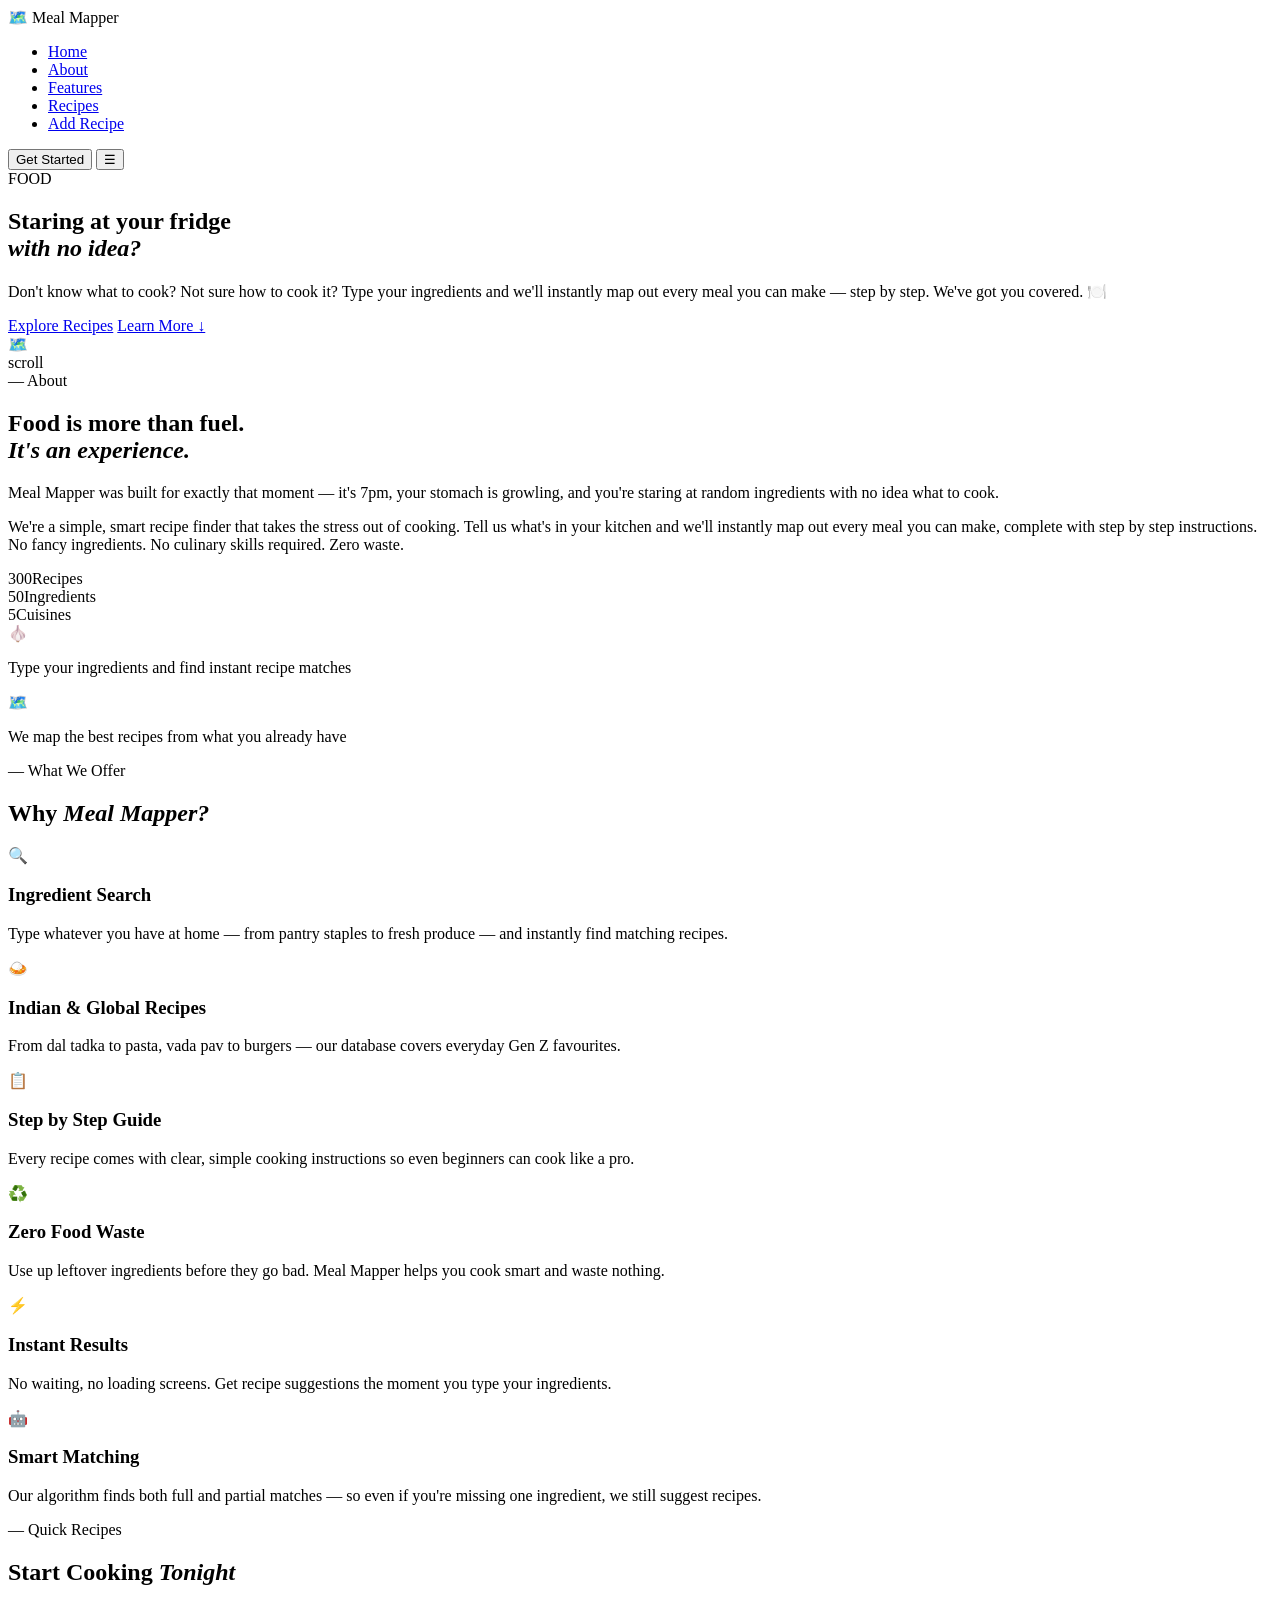
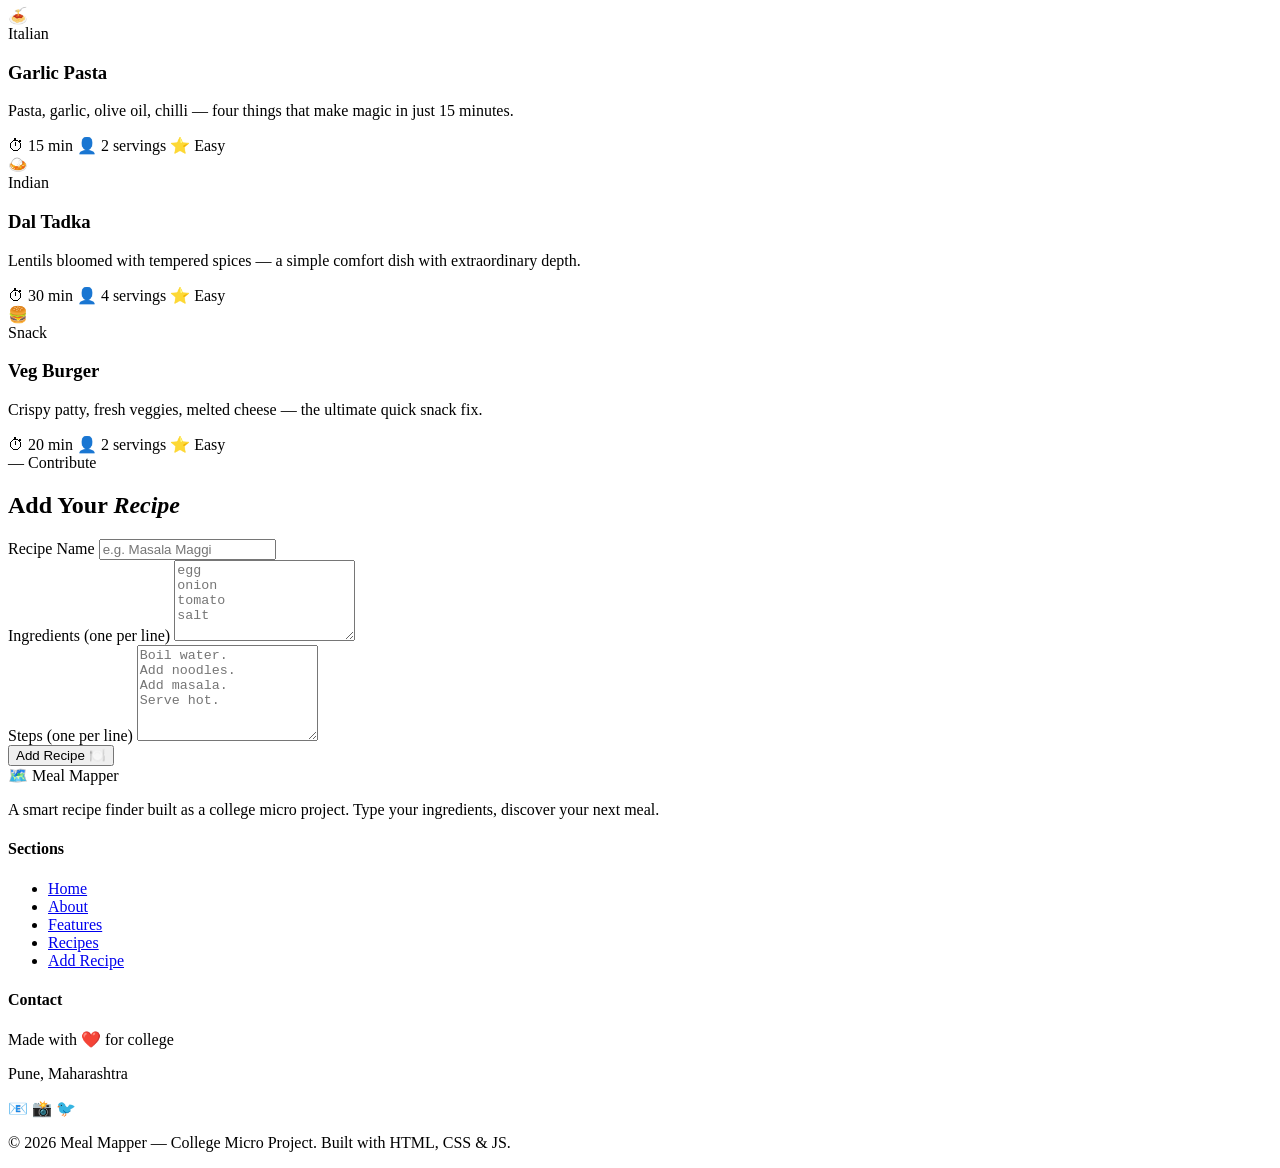
==== templates/index.html @ 6e0e3e3d "Update index.html" ====
<!DOCTYPE html>
<html lang="en">
<head>
  <meta charset="UTF-8" />
  <meta name="viewport" content="width=device-width, initial-scale=1.0"/>
  <title>Meal Mapper — Find Recipes Instantly</title>
  <link rel="stylesheet" href="style.css" />
  <link href="https://fonts.googleapis.com/css2?family=Cormorant+Garamond:ital,wght@0,300;0,400;0,600;1,300;1,400&family=DM+Sans:wght@300;400;500&display=swap" rel="stylesheet"/>
</head>
<body>

  <!-- NAVBAR -->
  <nav class="navbar" id="navbar">
    <div class="nav-logo">🗺️ Meal Mapper</div>
    <ul class="nav-links">
      <li><a href="#hero">Home</a></li>
      <li><a href="#about">About</a></li>
      <li><a href="#features">Features</a></li>
      <li><a href="#recipes">Recipes</a></li>
    <li><a href="#add-recipe">Add Recipe</a></li>
    </ul>
    <button class="nav-cta" onclick="window.open('/chat-page', '_blank')">
      Get Started
    </button>
    <button class="hamburger" id="hamburger" aria-label="Menu">&#9776;</button>
  </nav>

  <!-- HERO -->
  <section class="hero" id="hero">
    <div class="hero-bg-text">FOOD</div>
    <div class="hero-content">
      <h1 class="hero-title">Staring at your fridge <br/><em>with no idea?</em></h1>
      <p class="hero-sub">Don't know what to cook? Not sure how to cook it? Type your ingredients and we'll instantly map out every meal you can make — step by step. We've got you covered. 🍽️</p>
      <div class="hero-actions">
        <a href="#recipes" class="btn-primary">Explore Recipes</a>
        <a href="#about" class="btn-ghost">Learn More ↓</a>
      </div>
    </div>
    <div class="hero-visual">
      <div class="plate-ring ring-3"></div>
      <div class="plate-ring ring-2"></div>
      <div class="plate-ring ring-1"></div>
      <div class="plate-center">🗺️</div>
    </div>
    <div class="scroll-hint">scroll</div>
  </section>

  <!-- ABOUT -->
  <section class="about" id="about">
    <div class="section-label">— About</div>
    <div class="about-grid">
      <div class="about-text">
        <h2>Food is more than fuel.<br/><em>It's an experience.</em></h2>
        <p>Meal Mapper was built for exactly that moment — it's 7pm, your stomach is growling, and you're staring at random ingredients with no idea what to cook.</p>
        <p>We're a simple, smart recipe finder that takes the stress out of cooking. Tell us what's in your kitchen and we'll instantly map out every meal you can make, complete with step by step instructions. No fancy ingredients. No culinary skills required. Zero waste.</p>
        <div class="about-stats">
          <div class="stat"><span class="stat-num">300</span><span class="stat-label">Recipes</span></div>
          <div class="stat"><span class="stat-num">50</span><span class="stat-label">Ingredients</span></div>
          <div class="stat"><span class="stat-num">5</span><span class="stat-label">Cuisines</span></div>
        </div>
      </div>
      <div class="about-card-stack">
        <div class="about-card card-back">
          <span class="card-emoji">🧄</span>
          <p>Type your ingredients and find instant recipe matches</p>
        </div>
        <div class="about-card card-front">
          <span class="card-emoji">🗺️</span>
          <p>We map the best recipes from what you already have</p>
        </div>
      </div>
    </div>
  </section>

  <!-- FEATURES -->
  <section class="features" id="features">
    <div class="section-label">— What We Offer</div>
    <h2 class="section-title">Why <em>Meal Mapper?</em></h2>
    <div class="features-grid">
      <div class="feature-card" data-delay="0">
        <div class="feature-icon">🔍</div>
        <h3>Ingredient Search</h3>
        <p>Type whatever you have at home — from pantry staples to fresh produce — and instantly find matching recipes.</p>
      </div>
      <div class="feature-card" data-delay="100">
        <div class="feature-icon">🍛</div>
        <h3>Indian & Global Recipes</h3>
        <p>From dal tadka to pasta, vada pav to burgers — our database covers everyday Gen Z favourites.</p>
      </div>
      <div class="feature-card" data-delay="200">
        <div class="feature-icon">📋</div>
        <h3>Step by Step Guide</h3>
        <p>Every recipe comes with clear, simple cooking instructions so even beginners can cook like a pro.</p>
      </div>
      <div class="feature-card" data-delay="300">
        <div class="feature-icon">♻️</div>
        <h3>Zero Food Waste</h3>
        <p>Use up leftover ingredients before they go bad. Meal Mapper helps you cook smart and waste nothing.</p>
      </div>
      <div class="feature-card" data-delay="400">
        <div class="feature-icon">⚡</div>
        <h3>Instant Results</h3>
        <p>No waiting, no loading screens. Get recipe suggestions the moment you type your ingredients.</p>
      </div>
      <div class="feature-card" data-delay="500">
        <div class="feature-icon">🤖</div>
        <h3>Smart Matching</h3>
        <p>Our algorithm finds both full and partial matches — so even if you're missing one ingredient, we still suggest recipes.</p>
      </div>
    </div>
  </section>

  <!-- RECIPE CARDS -->
  <section class="recipes" id="recipes">
    <div class="section-label">— Quick Recipes</div>
    <h2 class="section-title">Start Cooking <em>Tonight</em></h2>
    <div class="recipes-grid">
      <div class="recipe-card">
        <div class="recipe-emoji">🍝</div>
        <div class="recipe-info">
          <span class="recipe-tag">Italian</span>
          <h3>Garlic Pasta</h3>
          <p>Pasta, garlic, olive oil, chilli — four things that make magic in just 15 minutes.</p>
          <div class="recipe-meta">
            <span>⏱ 15 min</span>
            <span>👤 2 servings</span>
            <span>⭐ Easy</span>
          </div>
        </div>
      </div>
      <div class="recipe-card featured">
        <div class="recipe-emoji">🍛</div>
        <div class="recipe-info">
          <span class="recipe-tag">Indian</span>
          <h3>Dal Tadka</h3>
          <p>Lentils bloomed with tempered spices — a simple comfort dish with extraordinary depth.</p>
          <div class="recipe-meta">
            <span>⏱ 30 min</span>
            <span>👤 4 servings</span>
            <span>⭐ Easy</span>
          </div>
        </div>
      </div>
      <div class="recipe-card">
        <div class="recipe-emoji">🍔</div>
        <div class="recipe-info">
          <span class="recipe-tag">Snack</span>
          <h3>Veg Burger</h3>
          <p>Crispy patty, fresh veggies, melted cheese — the ultimate quick snack fix.</p>
          <div class="recipe-meta">
            <span>⏱ 20 min</span>
            <span>👤 2 servings</span>
            <span>⭐ Easy</span>
          </div>
        </div>
      </div>
    </div>
  </section>
  <!-- ADD RECIPE -->
<section class="add-recipe" id="add-recipe">
  <div class="section-label">— Contribute</div>
  <h2 class="section-title">Add Your <em>Recipe</em></h2>
  <div class="add-recipe-form">

    <div class="form-group">
      <label>Recipe Name</label>
      <input type="text" id="recipeName" placeholder="e.g. Masala Maggi"/>
    </div>

    <div class="form-group">
      <label>Ingredients <span>(one per line)</span></label>
      <textarea id="recipeIngredients" rows="5" 
        placeholder="egg&#10;onion&#10;tomato&#10;salt"></textarea>
    </div>

    <div class="form-group">
      <label>Steps <span>(one per line)</span></label>
      <textarea id="recipeSteps" rows="6" 
        placeholder="Boil water.&#10;Add noodles.&#10;Add masala.&#10;Serve hot."></textarea>
    </div>

    <button class="btn-submit" id="submitRecipe">Add Recipe 🍽️</button>
    <div class="form-message" id="formMessage"></div>

  </div>
</section>

  <!-- FOOTER -->
  <footer class="footer" id="contact">
    <div class="footer-top">
      <div class="footer-brand">
        <div class="footer-logo">🗺️ Meal Mapper</div>
        <p>A smart recipe finder built as a college micro project. Type your ingredients, discover your next meal.</p>
      </div>
      <div class="footer-links">
        <h4>Sections</h4>
        <ul>
          <li><a href="#hero">Home</a></li>
          <li><a href="#about">About</a></li>
          <li><a href="#features">Features</a></li>
          <li><a href="#recipes">Recipes</a></li>
          <li><a href="#add-recipe">Add Recipe</a></li>
        </ul>
      </div>
      <div class="footer-contact">
        <h4>Contact</h4>
        <p>Made with ❤️ for college</p>
        <p>Pune, Maharashtra</p>
        <div class="footer-socials">
          <span>📧</span>
          <span>📸</span>
          <span>🐦</span>
        </div>
      </div>
    </div>
    <div class="footer-bottom">
      <p>© 2026 Meal Mapper — College Micro Project. Built with HTML, CSS & JS.</p>
    </div>
  </footer>

  <script src="script.js"></script>
</body>
</html>
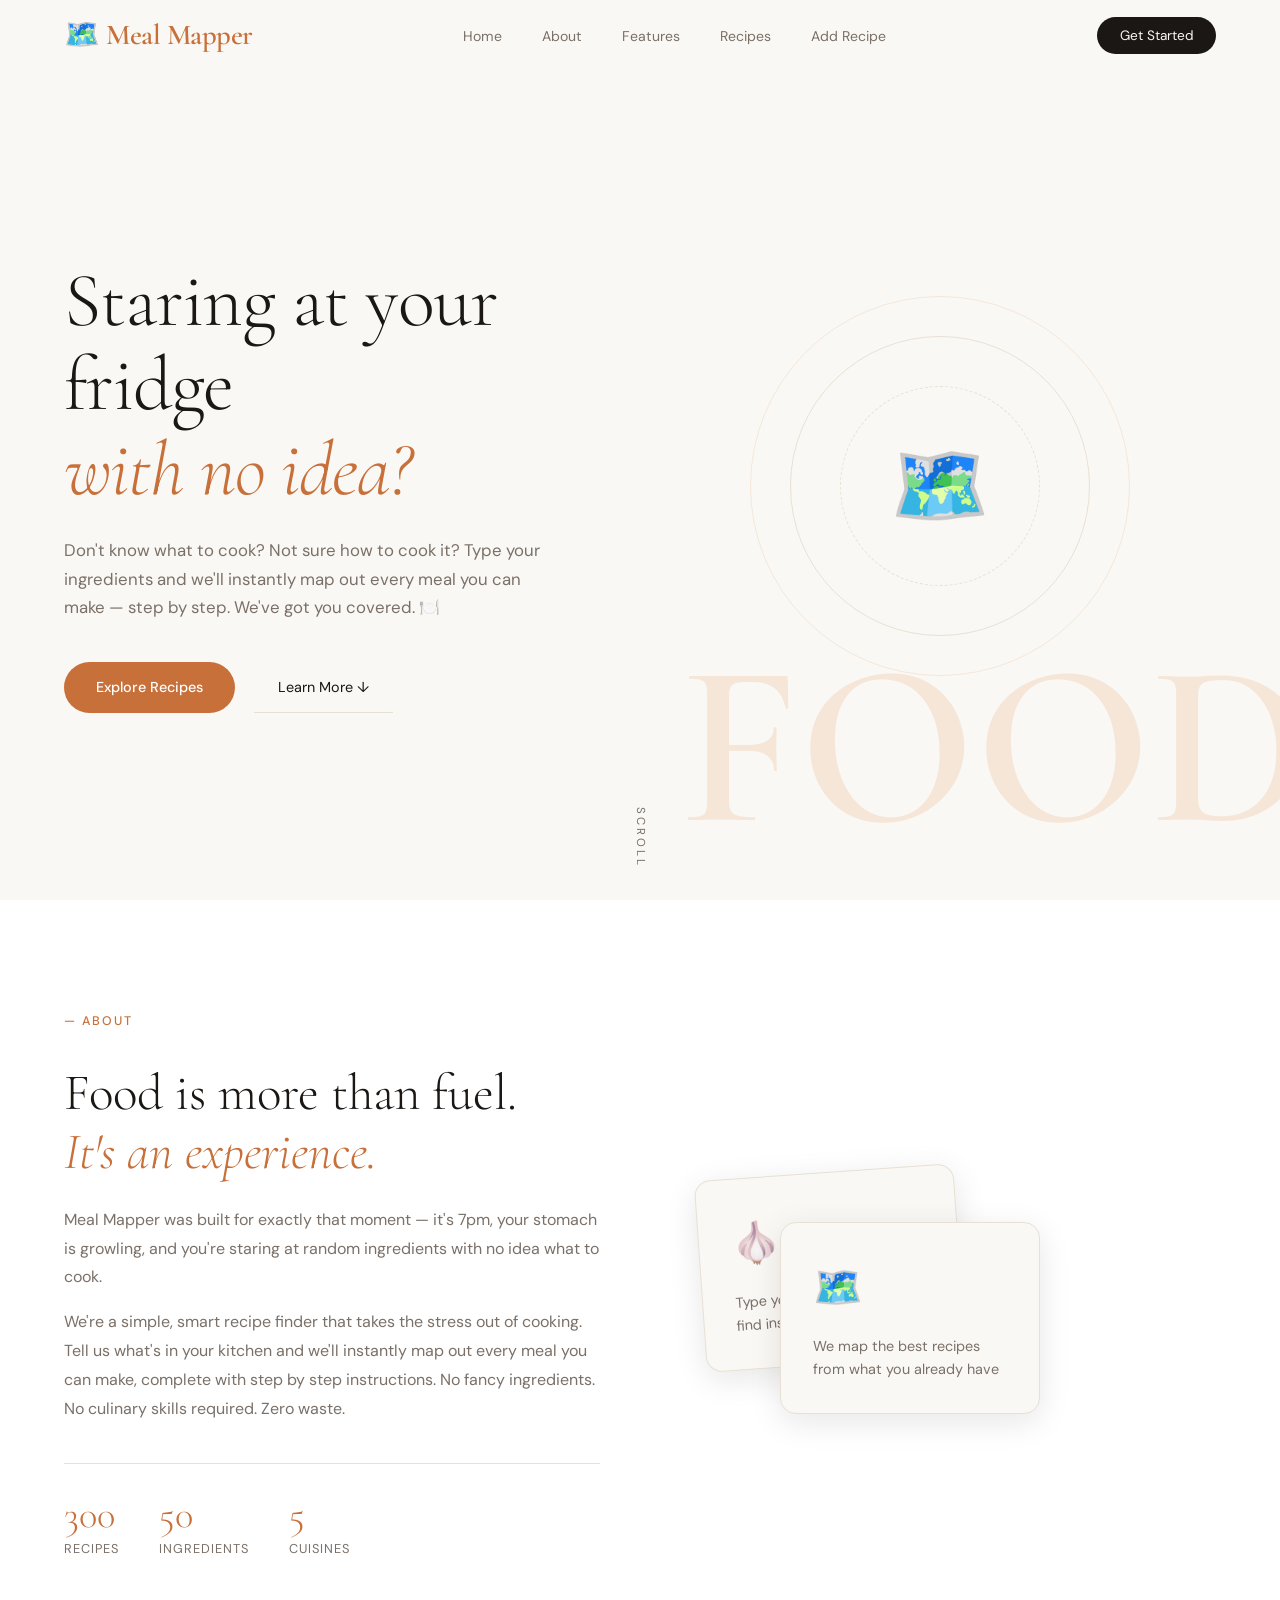
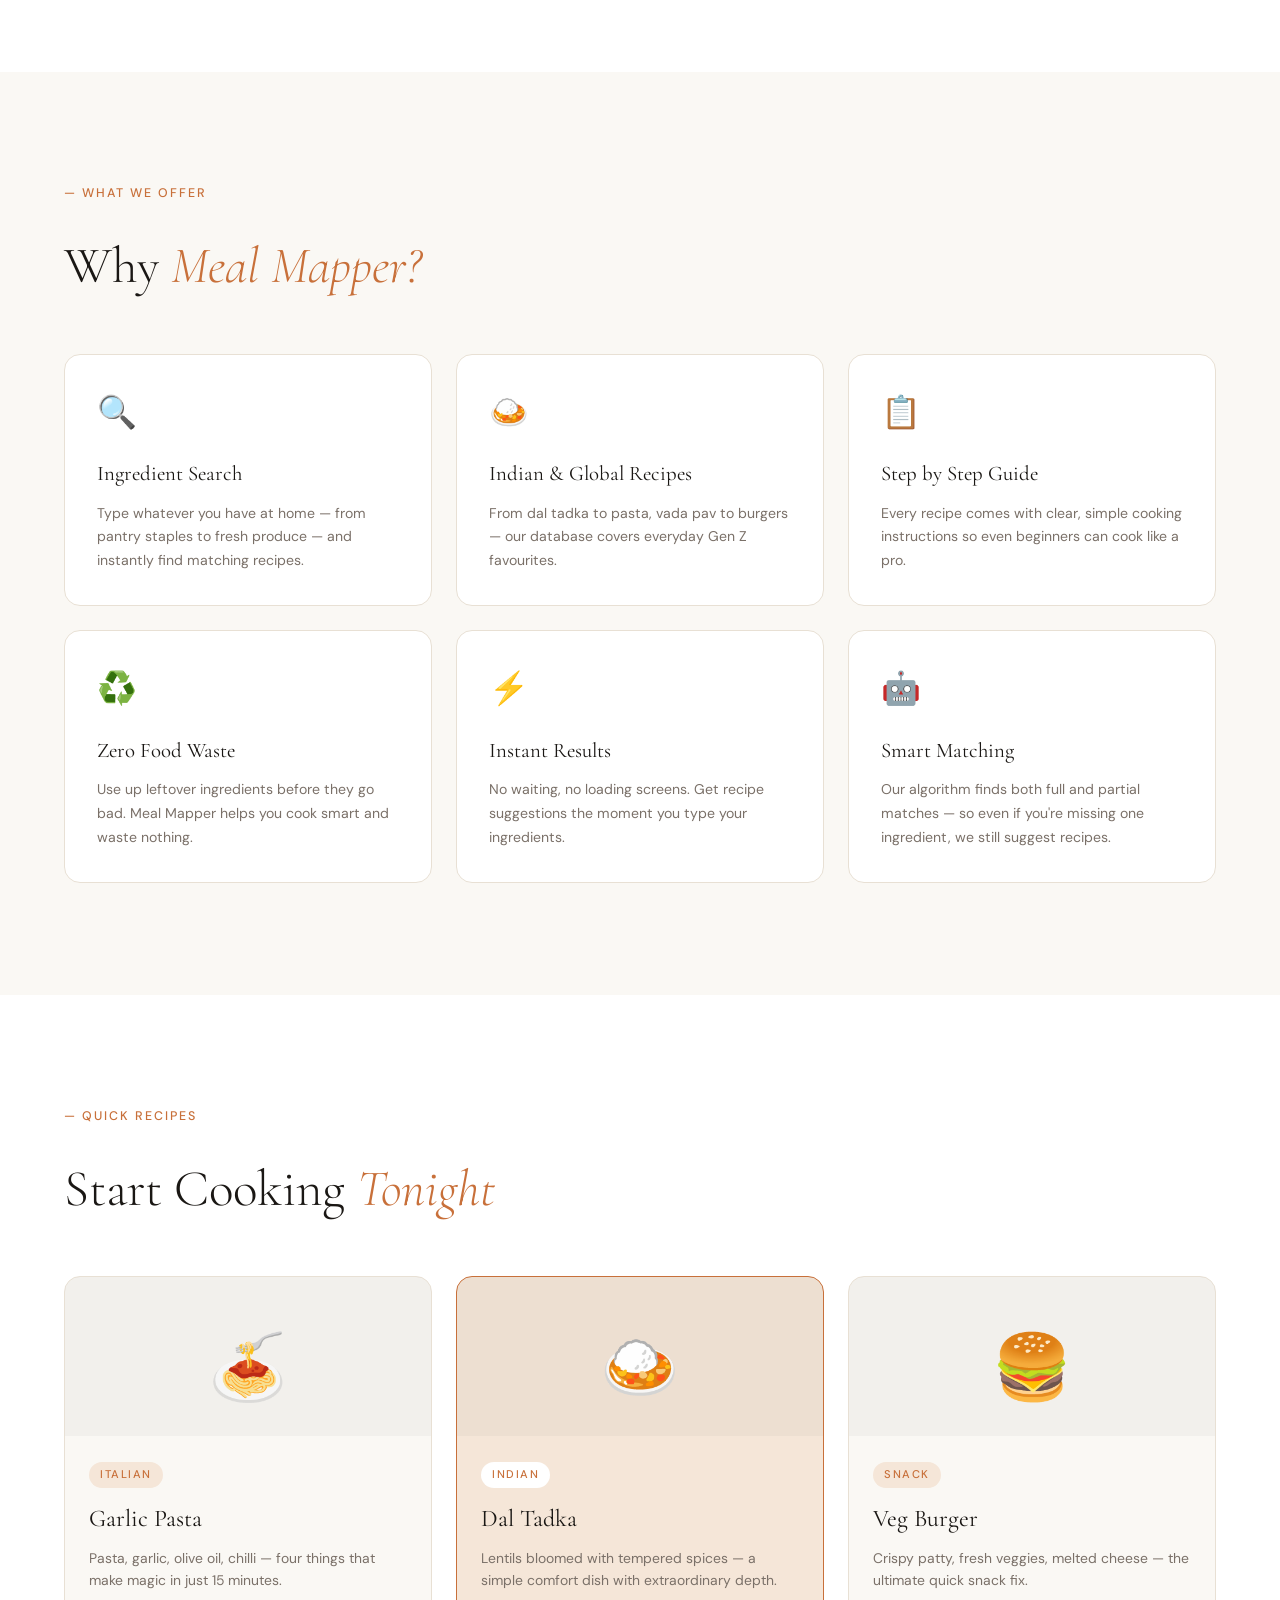
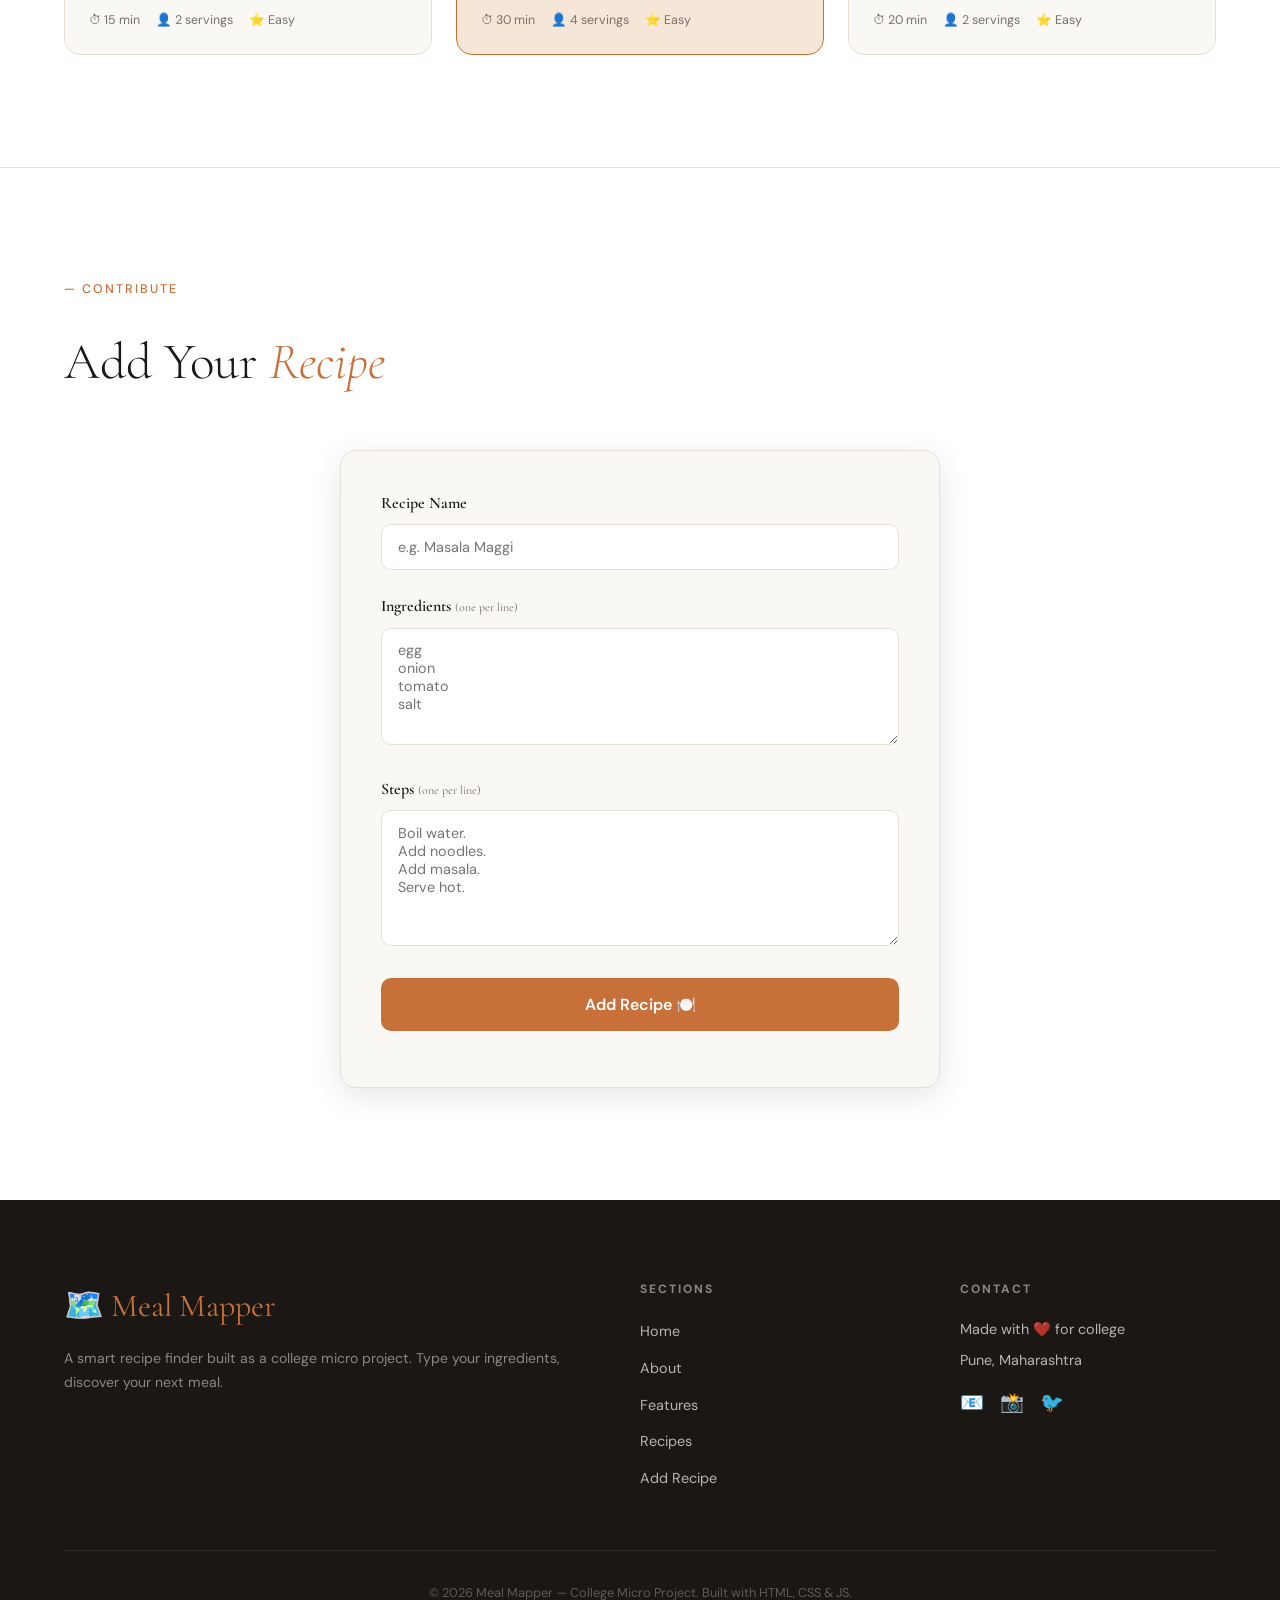
==== commit 9701b79b: "Update index.html" ====
--- a/templates/index.html
+++ b/templates/index.html
@@ -4,7 +4,7 @@
   <meta charset="UTF-8" />
   <meta name="viewport" content="width=device-width, initial-scale=1.0"/>
   <title>Meal Mapper — Find Recipes Instantly</title>
-  <link rel="stylesheet" href="style.css" />
+  <link rel="stylesheet" href="/static/style.css" />
   <link href="https://fonts.googleapis.com/css2?family=Cormorant+Garamond:ital,wght@0,300;0,400;0,600;1,300;1,400&family=DM+Sans:wght@300;400;500&display=swap" rel="stylesheet"/>
 </head>
 <body>
@@ -218,6 +218,6 @@
     </div>
   </footer>
 
-  <script src="script.js"></script>
+  <script src="/static/script.js"></script>
 </body>
 </html>
--- a/static/style.css
+++ b/static/style.css
@@ -0,0 +1,216 @@
+/* =============================================
+   MEAL MAPPER — style.css
+   ============================================= */
+
+:root {
+  --clr-bg: #faf8f4;
+  --clr-surface: #ffffff;
+  --clr-text: #1a1714;
+  --clr-text-muted: #7a7068;
+  --clr-accent: #c8703a;
+  --clr-accent-light: #f5e6d8;
+  --clr-border: #e8e0d4;
+  --font-display: 'Cormorant Garamond', Georgia, serif;
+  --font-body: 'DM Sans', sans-serif;
+  --radius-md: 16px;
+  --shadow-sm: 0 2px 12px rgba(26,23,20,0.06);
+  --shadow-md: 0 8px 32px rgba(26,23,20,0.10);
+  --shadow-lg: 0 20px 60px rgba(26,23,20,0.14);
+  --transition: 0.3s cubic-bezier(0.4, 0, 0.2, 1);
+  --nav-height: 72px;
+}
+
+*, *::before, *::after { box-sizing: border-box; margin: 0; padding: 0; }
+html { scroll-behavior: smooth; }
+body { font-family: var(--font-body); background: var(--clr-bg); color: var(--clr-text); line-height: 1.6; overflow-x: hidden; }
+a { text-decoration: none; color: inherit; }
+ul { list-style: none; }
+
+/* NAVBAR */
+.navbar { position: fixed; top: 0; left: 0; right: 0; height: var(--nav-height); display: flex; align-items: center; justify-content: space-between; padding: 0 5%; background: rgba(250,248,244,0.85); backdrop-filter: blur(12px); border-bottom: 1px solid transparent; z-index: 1000; transition: border-color var(--transition), box-shadow var(--transition); }
+.navbar.scrolled { border-color: var(--clr-border); box-shadow: var(--shadow-sm); }
+.nav-logo { font-family: var(--font-display); font-size: 1.8rem; font-weight: 600; color: var(--clr-accent); letter-spacing: -0.5px; }
+.nav-links { display: flex; gap: 2.5rem; }
+.nav-links a { font-size: 0.88rem; color: var(--clr-text-muted); transition: color var(--transition); }
+.nav-links a:hover { color: var(--clr-text); }
+.nav-cta { background: var(--clr-text); color: var(--clr-bg); border: none; padding: 0.6rem 1.4rem; border-radius: 100px; font-family: var(--font-body); font-size: 0.85rem; cursor: pointer; transition: background var(--transition), transform var(--transition); }
+.nav-cta:hover { background: var(--clr-accent); transform: translateY(-1px); }
+.hamburger { display: none; background: none; border: none; font-size: 1.5rem; cursor: pointer; color: var(--clr-text); }
+
+/* HERO */
+.hero { min-height: 100vh; display: grid; grid-template-columns: 1fr 1fr; align-items: center; padding: calc(var(--nav-height) + 4rem) 5% 4rem; gap: 3rem; position: relative; overflow: hidden; }
+.hero-bg-text { position: absolute; font-family: var(--font-display); font-size: clamp(8rem, 18vw, 18rem); font-weight: 600; color: var(--clr-accent-light); bottom: -2rem; right: -2rem; pointer-events: none; user-select: none; z-index: 0; }
+.hero-content { position: relative; z-index: 1; }
+.hero-tag { display: inline-block; font-size: 0.75rem; font-weight: 500; letter-spacing: 1.5px; text-transform: uppercase; color: var(--clr-accent); background: var(--clr-accent-light); padding: 0.35rem 1rem; border-radius: 100px; margin-bottom: 1.5rem; }
+.hero-title { font-family: var(--font-display); font-size: clamp(3rem, 6vw, 5.5rem); font-weight: 300; line-height: 1.1; letter-spacing: -1px; margin-bottom: 1.5rem; opacity: 0; animation: fadeUp 0.9s 0.2s ease forwards; }
+.hero-title em { font-style: italic; color: var(--clr-accent); }
+.hero-sub { font-size: 1.05rem; color: var(--clr-text-muted); max-width: 480px; line-height: 1.7; margin-bottom: 2.5rem; opacity: 0; animation: fadeUp 0.9s 0.4s ease forwards; }
+.hero-actions { display: flex; gap: 1.2rem; flex-wrap: wrap; opacity: 0; animation: fadeUp 0.9s 0.6s ease forwards; }
+.btn-primary { background: var(--clr-accent); color: white; padding: 0.85rem 2rem; border-radius: 100px; font-size: 0.9rem; font-weight: 500; transition: transform var(--transition), box-shadow var(--transition); }
+.btn-primary:hover { transform: translateY(-2px); box-shadow: 0 8px 24px rgba(200,112,58,0.3); }
+.btn-ghost { color: var(--clr-text); padding: 0.85rem 1.5rem; font-size: 0.9rem; border-bottom: 1px solid var(--clr-border); transition: border-color var(--transition), color var(--transition); }
+.btn-ghost:hover { color: var(--clr-accent); border-color: var(--clr-accent); }
+.hero-visual { position: relative; display: flex; align-items: center; justify-content: center; height: 420px; z-index: 1; }
+.plate-ring { position: absolute; border-radius: 50%; border: 1px solid var(--clr-border); animation: spin linear infinite; }
+.ring-1 { width: 200px; height: 200px; animation-duration: 8s; border-style: dashed; }
+.ring-2 { width: 300px; height: 300px; animation-duration: 14s; animation-direction: reverse; }
+.ring-3 { width: 380px; height: 380px; animation-duration: 20s; border-color: var(--clr-accent-light); }
+.plate-center { font-size: 5rem; animation: float 3s ease-in-out infinite; position: relative; z-index: 2; }
+.scroll-hint { position: absolute; bottom: 2rem; left: 50%; transform: translateX(-50%); font-size: 0.72rem; letter-spacing: 3px; text-transform: uppercase; color: var(--clr-text-muted); writing-mode: vertical-rl; animation: pulse 2s ease-in-out infinite; }
+
+/* ABOUT */
+.about { padding: 7rem 5%; background: var(--clr-surface); }
+.section-label { font-size: 0.78rem; font-weight: 500; letter-spacing: 2px; text-transform: uppercase; color: var(--clr-accent); margin-bottom: 2rem; }
+.about-grid { display: grid; grid-template-columns: 1fr 1fr; gap: 5rem; align-items: center; }
+.about-text h2 { font-family: var(--font-display); font-size: clamp(2.2rem, 4vw, 3.5rem); font-weight: 300; line-height: 1.15; margin-bottom: 1.5rem; }
+.about-text h2 em { font-style: italic; color: var(--clr-accent); }
+.about-text p { color: var(--clr-text-muted); line-height: 1.8; margin-bottom: 1rem; }
+.about-stats { display: flex; gap: 2.5rem; margin-top: 2.5rem; padding-top: 2rem; border-top: 1px solid var(--clr-border); }
+.stat-num { display: block; font-family: var(--font-display); font-size: 2.4rem; font-weight: 300; color: var(--clr-accent); line-height: 1; }
+.stat-label { font-size: 0.8rem; color: var(--clr-text-muted); text-transform: uppercase; letter-spacing: 1px; }
+.about-card-stack { position: relative; height: 340px; }
+.about-card { position: absolute; background: var(--clr-bg); border: 1px solid var(--clr-border); border-radius: var(--radius-md); padding: 2rem; width: 260px; box-shadow: var(--shadow-md); transition: transform var(--transition); }
+.about-card:hover { transform: translateY(-6px); }
+.card-back { top: 30px; left: 20px; transform: rotate(-4deg); }
+.card-back:hover { transform: rotate(-4deg) translateY(-6px); }
+.card-front { top: 80px; left: 100px; }
+.card-emoji { font-size: 2.5rem; display: block; margin-bottom: 1rem; }
+.about-card p { font-size: 0.9rem; color: var(--clr-text-muted); line-height: 1.6; }
+
+/* FEATURES */
+.features { padding: 7rem 5%; background: var(--clr-bg); }
+.section-title { font-family: var(--font-display); font-size: clamp(2.2rem, 4vw, 3.2rem); font-weight: 300; margin-bottom: 3.5rem; line-height: 1.2; }
+.section-title em { font-style: italic; color: var(--clr-accent); }
+.features-grid { display: grid; grid-template-columns: repeat(3, 1fr); gap: 1.5rem; }
+.feature-card { background: var(--clr-surface); border: 1px solid var(--clr-border); border-radius: var(--radius-md); padding: 2rem; transition: transform var(--transition), box-shadow var(--transition), border-color var(--transition); cursor: default; }
+.feature-card:hover { transform: translateY(-6px); box-shadow: var(--shadow-md); border-color: var(--clr-accent); }
+.feature-icon { font-size: 2rem; margin-bottom: 1.2rem; }
+.feature-card h3 { font-family: var(--font-display); font-size: 1.3rem; font-weight: 400; margin-bottom: 0.7rem; }
+.feature-card p { font-size: 0.88rem; color: var(--clr-text-muted); line-height: 1.7; }
+
+/* RECIPES */
+.recipes { padding: 7rem 5%; background: var(--clr-surface); }
+.recipes-grid { display: grid; grid-template-columns: repeat(3, 1fr); gap: 1.5rem; }
+.recipe-card { border: 1px solid var(--clr-border); border-radius: var(--radius-md); overflow: hidden; transition: transform var(--transition), box-shadow var(--transition); background: var(--clr-bg); }
+.recipe-card:hover { transform: translateY(-8px); box-shadow: var(--shadow-lg); }
+.recipe-card.featured { border-color: var(--clr-accent); background: var(--clr-accent-light); }
+.recipe-emoji { font-size: 4rem; text-align: center; padding: 2.5rem 2rem 1rem; background: rgba(0,0,0,0.03); }
+.recipe-info { padding: 1.5rem; }
+.recipe-tag { font-size: 0.7rem; font-weight: 500; letter-spacing: 1.5px; text-transform: uppercase; color: var(--clr-accent); background: var(--clr-accent-light); padding: 0.25rem 0.7rem; border-radius: 100px; display: inline-block; margin-bottom: 0.8rem; }
+.recipe-card.featured .recipe-tag { background: white; }
+.recipe-info h3 { font-family: var(--font-display); font-size: 1.5rem; font-weight: 400; margin-bottom: 0.5rem; }
+.recipe-info p { font-size: 0.87rem; color: var(--clr-text-muted); line-height: 1.6; margin-bottom: 1.2rem; }
+.recipe-meta { display: flex; gap: 1rem; font-size: 0.78rem; color: var(--clr-text-muted); }
+
+/* FOOTER */
+.footer { background: var(--clr-text); color: var(--clr-bg); padding: 5rem 5% 2rem; }
+.footer-top { display: grid; grid-template-columns: 2fr 1fr 1fr; gap: 4rem; padding-bottom: 3rem; border-bottom: 1px solid rgba(255,255,255,0.1); }
+.footer-logo { font-family: var(--font-display); font-size: 2rem; color: var(--clr-accent); margin-bottom: 1rem; }
+.footer-brand p { font-size: 0.88rem; color: rgba(250,248,244,0.5); line-height: 1.7; }
+.footer-links h4, .footer-contact h4 { font-size: 0.75rem; letter-spacing: 2px; text-transform: uppercase; margin-bottom: 1.2rem; color: rgba(250,248,244,0.5); }
+.footer-links ul li { margin-bottom: 0.7rem; }
+.footer-links a { font-size: 0.9rem; color: rgba(250,248,244,0.7); transition: color var(--transition); }
+.footer-links a:hover { color: var(--clr-accent); }
+.footer-contact p { font-size: 0.9rem; color: rgba(250,248,244,0.7); margin-bottom: 0.5rem; }
+.footer-socials { display: flex; gap: 1rem; margin-top: 1rem; font-size: 1.2rem; cursor: pointer; }
+.footer-bottom { padding-top: 2rem; text-align: center; font-size: 0.8rem; color: rgba(250,248,244,0.3); }
+
+/* ANIMATIONS */
+@keyframes fadeUp { from { opacity: 0; transform: translateY(24px); } to { opacity: 1; transform: translateY(0); } }
+@keyframes spin { from { transform: rotate(0deg); } to { transform: rotate(360deg); } }
+@keyframes float { 0%, 100% { transform: translateY(0); } 50% { transform: translateY(-12px); } }
+@keyframes pulse { 0%, 100% { opacity: 0.4; } 50% { opacity: 1; } }
+.reveal { opacity: 0; transform: translateY(30px); transition: opacity 0.7s ease, transform 0.7s ease; }
+.reveal.visible { opacity: 1; transform: translateY(0); }
+
+/* RESPONSIVE */
+@media (max-width: 1024px) { .features-grid { grid-template-columns: repeat(2, 1fr); } .recipes-grid { grid-template-columns: repeat(2, 1fr); } }
+@media (max-width: 768px) {
+  .nav-links, .nav-cta { display: none; }
+  .hamburger { display: block; }
+  .nav-links.open { display: flex; flex-direction: column; position: absolute; top: var(--nav-height); left: 0; right: 0; background: var(--clr-bg); padding: 1.5rem 5%; border-bottom: 1px solid var(--clr-border); box-shadow: var(--shadow-md); gap: 1.2rem; }
+  .hero { grid-template-columns: 1fr; text-align: center; padding-top: calc(var(--nav-height) + 2rem); }
+  .hero-visual { display: none; }
+  .hero-actions { justify-content: center; }
+  .hero-sub { margin: 0 auto 2rem; }
+  .hero-bg-text { display: none; }
+  .about-grid { grid-template-columns: 1fr; }
+  .about-card-stack { display: none; }
+  .features-grid { grid-template-columns: 1fr; }
+  .recipes-grid { grid-template-columns: 1fr; }
+  .footer-top { grid-template-columns: 1fr; gap: 2rem; }
+}
+/* === ADD RECIPE === */
+.add-recipe {
+  padding: 7rem 5%;
+  background: var(--clr-surface);
+  border-top: 1px solid var(--clr-border);
+}
+.add-recipe-form {
+  max-width: 600px;
+  margin: 0 auto;
+  background: var(--clr-bg);
+  border: 1px solid var(--clr-border);
+  border-radius: var(--radius-md);
+  padding: 2.5rem;
+  box-shadow: var(--shadow-md);
+}
+.form-group {
+  margin-bottom: 1.5rem;
+}
+.form-group label {
+  display: block;
+  font-family: var(--font-display);
+  font-size: 1rem;
+  font-weight: 600;
+  margin-bottom: 0.5rem;
+  color: var(--clr-text);
+}
+.form-group label span {
+  font-size: 0.75rem;
+  color: var(--clr-text-muted);
+  font-weight: 400;
+}
+.form-group input,
+.form-group textarea {
+  width: 100%;
+  background: var(--clr-surface);
+  border: 1.5px solid var(--clr-border);
+  border-radius: 10px;
+  padding: 0.8rem 1rem;
+  font-family: var(--font-body);
+  font-size: 0.9rem;
+  color: var(--clr-text);
+  outline: none;
+  resize: vertical;
+  transition: border-color var(--transition);
+}
+.form-group input:focus,
+.form-group textarea:focus {
+  border-color: var(--clr-accent);
+}
+.btn-submit {
+  width: 100%;
+  background: var(--clr-accent);
+  color: white;
+  border: none;
+  border-radius: 10px;
+  padding: 1rem;
+  font-family: var(--font-body);
+  font-weight: 600;
+  font-size: 1rem;
+  cursor: pointer;
+  transition: transform var(--transition), box-shadow var(--transition);
+}
+.btn-submit:hover {
+  transform: translateY(-2px);
+  box-shadow: 0 8px 24px rgba(200,112,58,0.3);
+}
+.form-message {
+  margin-top: 1rem;
+  text-align: center;
+  font-size: 0.9rem;
+  font-weight: 500;
+}
+.form-message.success { color: var(--clr-green, #22c55e); }
+.form-message.error   { color: #ef4444; }
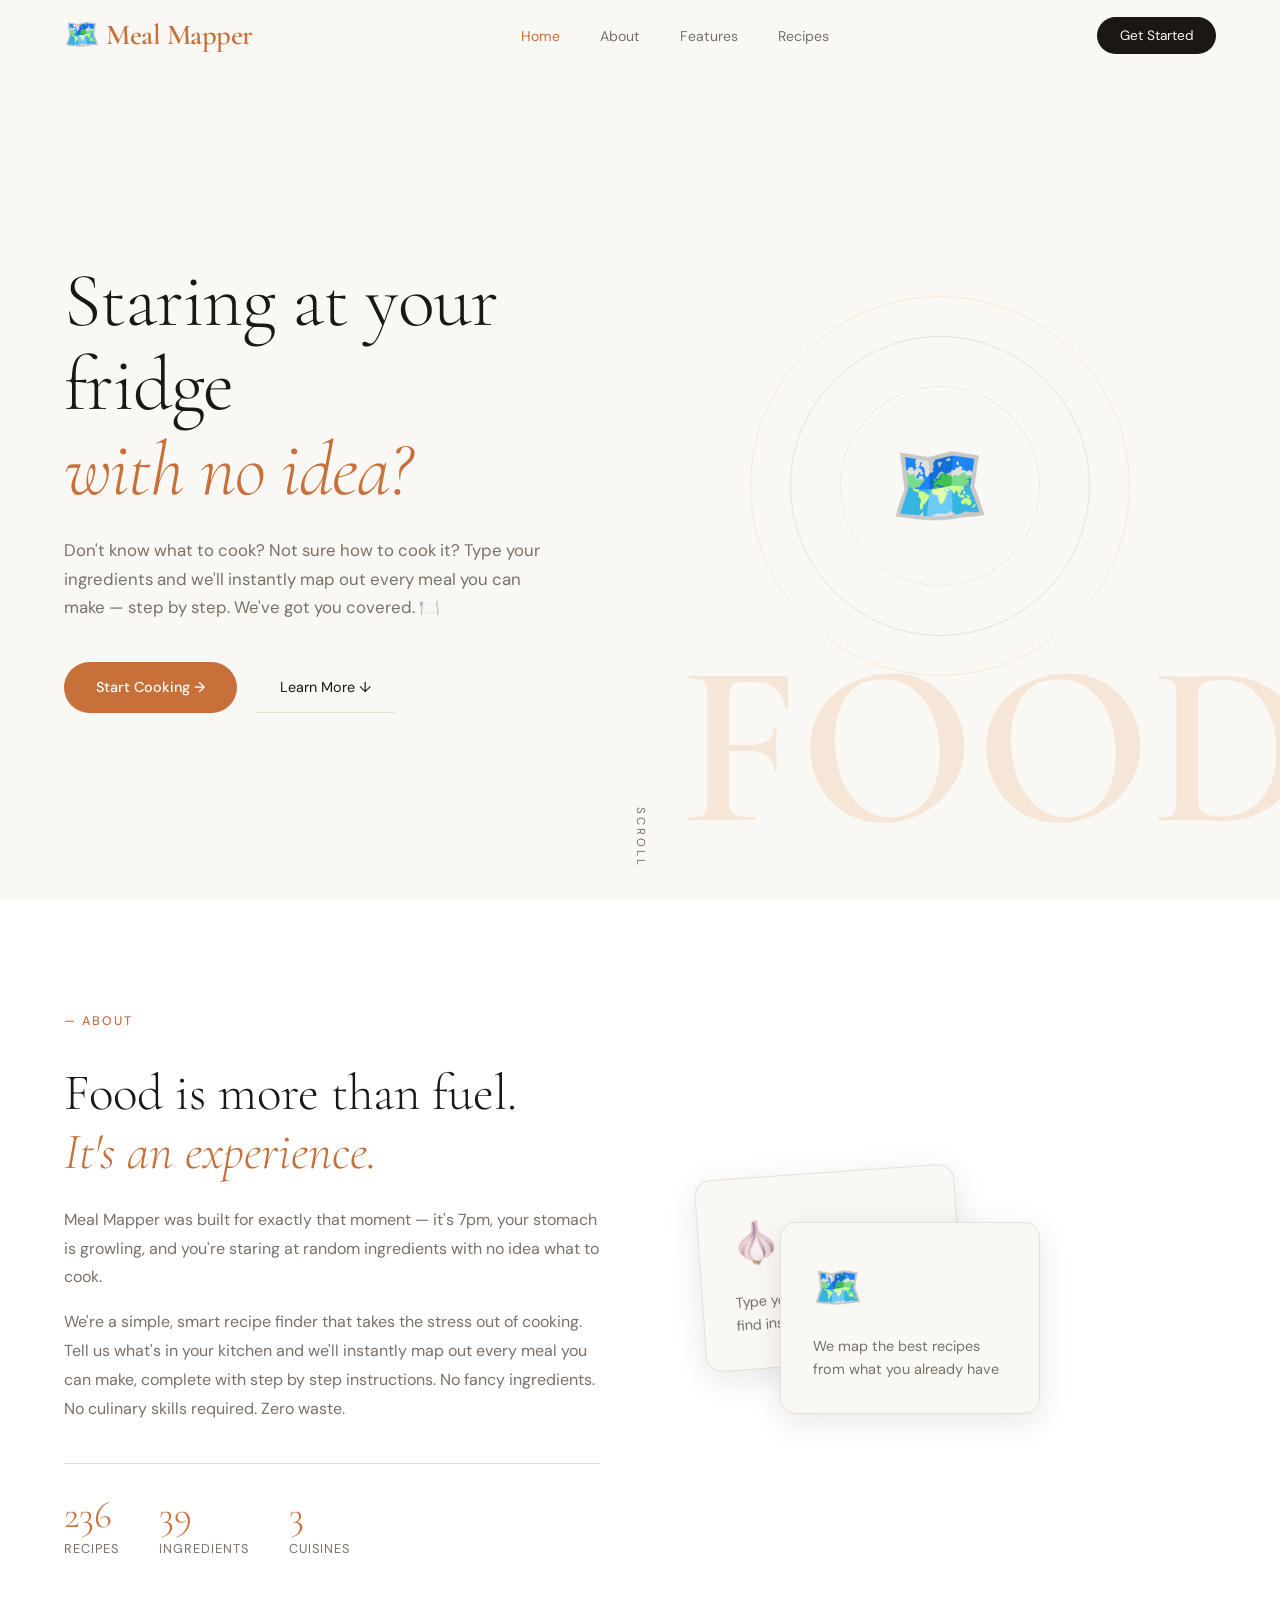
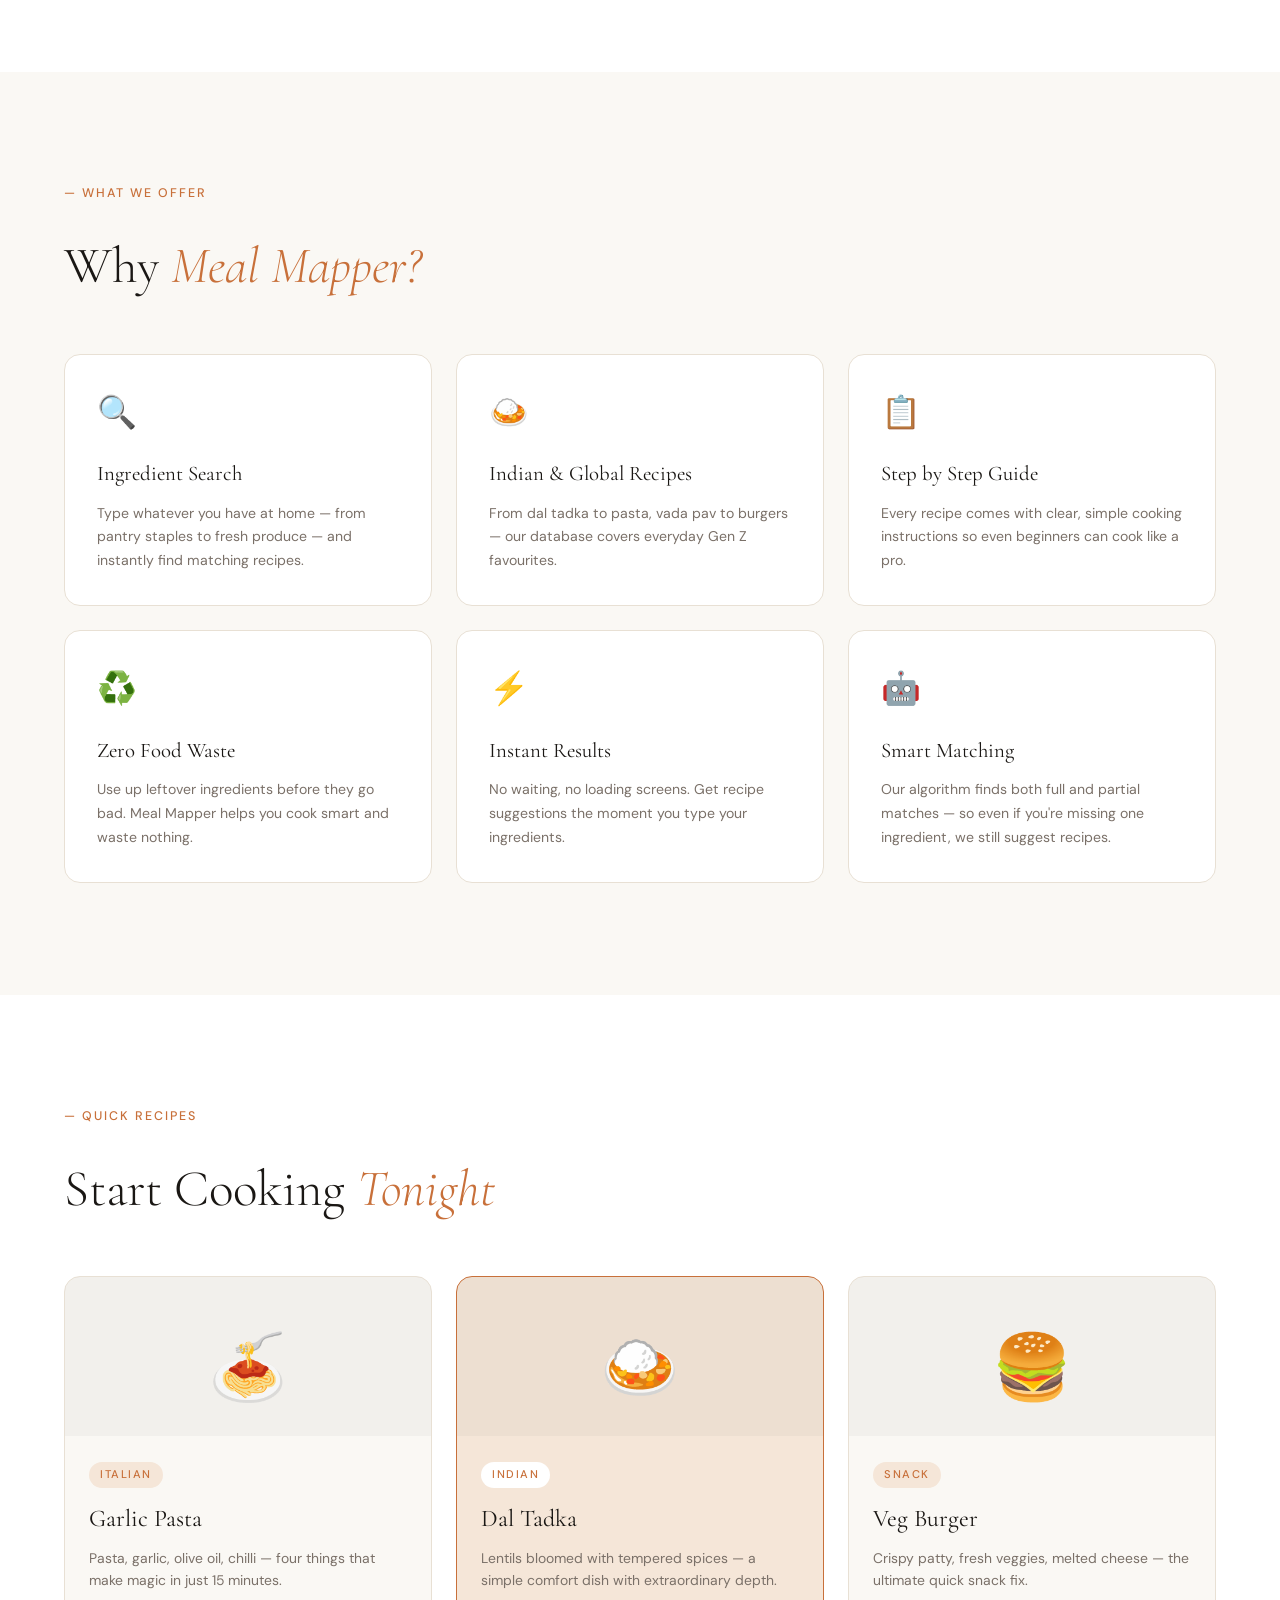
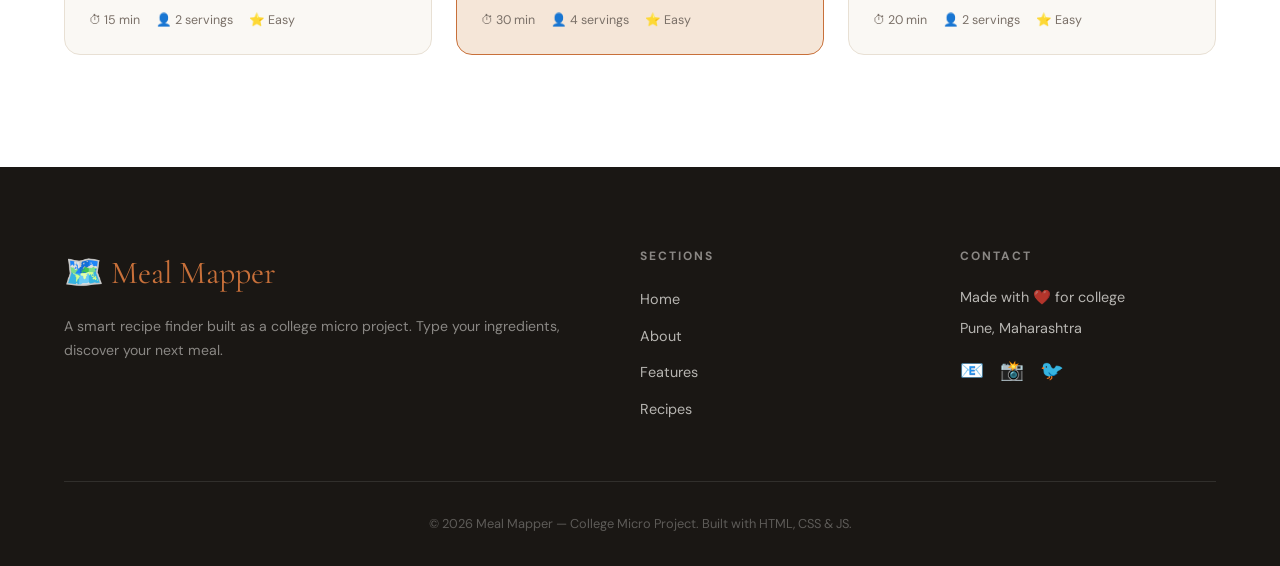
==== commit d5712d49: "Add files via upload" ====
--- a/templates/index.html
+++ b/templates/index.html
@@ -4,7 +4,151 @@
   <meta charset="UTF-8" />
   <meta name="viewport" content="width=device-width, initial-scale=1.0"/>
   <title>Meal Mapper — Find Recipes Instantly</title>
-  <link rel="stylesheet" href="/static/style.css" />
+  <style>
+/* =============================================
+   MEAL MAPPER — style.css
+   ============================================= */
+
+:root {
+  --clr-bg: #faf8f4;
+  --clr-surface: #ffffff;
+  --clr-text: #1a1714;
+  --clr-text-muted: #7a7068;
+  --clr-accent: #c8703a;
+  --clr-accent-light: #f5e6d8;
+  --clr-border: #e8e0d4;
+  --font-display: 'Cormorant Garamond', Georgia, serif;
+  --font-body: 'DM Sans', sans-serif;
+  --radius-md: 16px;
+  --shadow-sm: 0 2px 12px rgba(26,23,20,0.06);
+  --shadow-md: 0 8px 32px rgba(26,23,20,0.10);
+  --shadow-lg: 0 20px 60px rgba(26,23,20,0.14);
+  --transition: 0.3s cubic-bezier(0.4, 0, 0.2, 1);
+  --nav-height: 72px;
+}
+
+*, *::before, *::after { box-sizing: border-box; margin: 0; padding: 0; }
+html { scroll-behavior: smooth; }
+body { font-family: var(--font-body); background: var(--clr-bg); color: var(--clr-text); line-height: 1.6; overflow-x: hidden; }
+a { text-decoration: none; color: inherit; }
+ul { list-style: none; }
+
+/* NAVBAR */
+.navbar { position: fixed; top: 0; left: 0; right: 0; height: var(--nav-height); display: flex; align-items: center; justify-content: space-between; padding: 0 5%; background: rgba(250,248,244,0.85); backdrop-filter: blur(12px); border-bottom: 1px solid transparent; z-index: 1000; transition: border-color var(--transition), box-shadow var(--transition); }
+.navbar.scrolled { border-color: var(--clr-border); box-shadow: var(--shadow-sm); }
+.nav-logo { font-family: var(--font-display); font-size: 1.8rem; font-weight: 600; color: var(--clr-accent); letter-spacing: -0.5px; }
+.nav-links { display: flex; gap: 2.5rem; }
+.nav-links a { font-size: 0.88rem; color: var(--clr-text-muted); transition: color var(--transition); }
+.nav-links a:hover { color: var(--clr-text); }
+.nav-cta { background: var(--clr-text); color: var(--clr-bg); border: none; padding: 0.6rem 1.4rem; border-radius: 100px; font-family: var(--font-body); font-size: 0.85rem; cursor: pointer; transition: background var(--transition), transform var(--transition); }
+.nav-cta:hover { background: var(--clr-accent); transform: translateY(-1px); }
+.hamburger { display: none; background: none; border: none; font-size: 1.5rem; cursor: pointer; color: var(--clr-text); }
+
+/* HERO */
+.hero { min-height: 100vh; display: grid; grid-template-columns: 1fr 1fr; align-items: center; padding: calc(var(--nav-height) + 4rem) 5% 4rem; gap: 3rem; position: relative; overflow: hidden; }
+.hero-bg-text { position: absolute; font-family: var(--font-display); font-size: clamp(8rem, 18vw, 18rem); font-weight: 600; color: var(--clr-accent-light); bottom: -2rem; right: -2rem; pointer-events: none; user-select: none; z-index: 0; }
+.hero-content { position: relative; z-index: 1; }
+.hero-tag { display: inline-block; font-size: 0.75rem; font-weight: 500; letter-spacing: 1.5px; text-transform: uppercase; color: var(--clr-accent); background: var(--clr-accent-light); padding: 0.35rem 1rem; border-radius: 100px; margin-bottom: 1.5rem; }
+.hero-title { font-family: var(--font-display); font-size: clamp(3rem, 6vw, 5.5rem); font-weight: 300; line-height: 1.1; letter-spacing: -1px; margin-bottom: 1.5rem; opacity: 0; animation: fadeUp 0.9s 0.2s ease forwards; }
+.hero-title em { font-style: italic; color: var(--clr-accent); }
+.hero-sub { font-size: 1.05rem; color: var(--clr-text-muted); max-width: 480px; line-height: 1.7; margin-bottom: 2.5rem; opacity: 0; animation: fadeUp 0.9s 0.4s ease forwards; }
+.hero-actions { display: flex; gap: 1.2rem; flex-wrap: wrap; opacity: 0; animation: fadeUp 0.9s 0.6s ease forwards; }
+.btn-primary { background: var(--clr-accent); color: white; padding: 0.85rem 2rem; border-radius: 100px; font-size: 0.9rem; font-weight: 500; transition: transform var(--transition), box-shadow var(--transition); }
+.btn-primary:hover { transform: translateY(-2px); box-shadow: 0 8px 24px rgba(200,112,58,0.3); }
+.btn-ghost { color: var(--clr-text); padding: 0.85rem 1.5rem; font-size: 0.9rem; border-bottom: 1px solid var(--clr-border); transition: border-color var(--transition), color var(--transition); }
+.btn-ghost:hover { color: var(--clr-accent); border-color: var(--clr-accent); }
+.hero-visual { position: relative; display: flex; align-items: center; justify-content: center; height: 420px; z-index: 1; }
+.plate-ring { position: absolute; border-radius: 50%; border: 1px solid var(--clr-border); animation: spin linear infinite; }
+.ring-1 { width: 200px; height: 200px; animation-duration: 8s; border-style: dashed; }
+.ring-2 { width: 300px; height: 300px; animation-duration: 14s; animation-direction: reverse; }
+.ring-3 { width: 380px; height: 380px; animation-duration: 20s; border-color: var(--clr-accent-light); }
+.plate-center { font-size: 5rem; animation: float 3s ease-in-out infinite; position: relative; z-index: 2; }
+.scroll-hint { position: absolute; bottom: 2rem; left: 50%; transform: translateX(-50%); font-size: 0.72rem; letter-spacing: 3px; text-transform: uppercase; color: var(--clr-text-muted); writing-mode: vertical-rl; animation: pulse 2s ease-in-out infinite; }
+
+/* ABOUT */
+.about { padding: 7rem 5%; background: var(--clr-surface); }
+.section-label { font-size: 0.78rem; font-weight: 500; letter-spacing: 2px; text-transform: uppercase; color: var(--clr-accent); margin-bottom: 2rem; }
+.about-grid { display: grid; grid-template-columns: 1fr 1fr; gap: 5rem; align-items: center; }
+.about-text h2 { font-family: var(--font-display); font-size: clamp(2.2rem, 4vw, 3.5rem); font-weight: 300; line-height: 1.15; margin-bottom: 1.5rem; }
+.about-text h2 em { font-style: italic; color: var(--clr-accent); }
+.about-text p { color: var(--clr-text-muted); line-height: 1.8; margin-bottom: 1rem; }
+.about-stats { display: flex; gap: 2.5rem; margin-top: 2.5rem; padding-top: 2rem; border-top: 1px solid var(--clr-border); }
+.stat-num { display: block; font-family: var(--font-display); font-size: 2.4rem; font-weight: 300; color: var(--clr-accent); line-height: 1; }
+.stat-label { font-size: 0.8rem; color: var(--clr-text-muted); text-transform: uppercase; letter-spacing: 1px; }
+.about-card-stack { position: relative; height: 340px; }
+.about-card { position: absolute; background: var(--clr-bg); border: 1px solid var(--clr-border); border-radius: var(--radius-md); padding: 2rem; width: 260px; box-shadow: var(--shadow-md); transition: transform var(--transition); }
+.about-card:hover { transform: translateY(-6px); }
+.card-back { top: 30px; left: 20px; transform: rotate(-4deg); }
+.card-back:hover { transform: rotate(-4deg) translateY(-6px); }
+.card-front { top: 80px; left: 100px; }
+.card-emoji { font-size: 2.5rem; display: block; margin-bottom: 1rem; }
+.about-card p { font-size: 0.9rem; color: var(--clr-text-muted); line-height: 1.6; }
+
+/* FEATURES */
+.features { padding: 7rem 5%; background: var(--clr-bg); }
+.section-title { font-family: var(--font-display); font-size: clamp(2.2rem, 4vw, 3.2rem); font-weight: 300; margin-bottom: 3.5rem; line-height: 1.2; }
+.section-title em { font-style: italic; color: var(--clr-accent); }
+.features-grid { display: grid; grid-template-columns: repeat(3, 1fr); gap: 1.5rem; }
+.feature-card { background: var(--clr-surface); border: 1px solid var(--clr-border); border-radius: var(--radius-md); padding: 2rem; transition: transform var(--transition), box-shadow var(--transition), border-color var(--transition); cursor: default; }
+.feature-card:hover { transform: translateY(-6px); box-shadow: var(--shadow-md); border-color: var(--clr-accent); }
+.feature-icon { font-size: 2rem; margin-bottom: 1.2rem; }
+.feature-card h3 { font-family: var(--font-display); font-size: 1.3rem; font-weight: 400; margin-bottom: 0.7rem; }
+.feature-card p { font-size: 0.88rem; color: var(--clr-text-muted); line-height: 1.7; }
+
+/* RECIPES */
+.recipes { padding: 7rem 5%; background: var(--clr-surface); }
+.recipes-grid { display: grid; grid-template-columns: repeat(3, 1fr); gap: 1.5rem; }
+.recipe-card { border: 1px solid var(--clr-border); border-radius: var(--radius-md); overflow: hidden; transition: transform var(--transition), box-shadow var(--transition); background: var(--clr-bg); }
+.recipe-card:hover { transform: translateY(-8px); box-shadow: var(--shadow-lg); }
+.recipe-card.featured { border-color: var(--clr-accent); background: var(--clr-accent-light); }
+.recipe-emoji { font-size: 4rem; text-align: center; padding: 2.5rem 2rem 1rem; background: rgba(0,0,0,0.03); }
+.recipe-info { padding: 1.5rem; }
+.recipe-tag { font-size: 0.7rem; font-weight: 500; letter-spacing: 1.5px; text-transform: uppercase; color: var(--clr-accent); background: var(--clr-accent-light); padding: 0.25rem 0.7rem; border-radius: 100px; display: inline-block; margin-bottom: 0.8rem; }
+.recipe-card.featured .recipe-tag { background: white; }
+.recipe-info h3 { font-family: var(--font-display); font-size: 1.5rem; font-weight: 400; margin-bottom: 0.5rem; }
+.recipe-info p { font-size: 0.87rem; color: var(--clr-text-muted); line-height: 1.6; margin-bottom: 1.2rem; }
+.recipe-meta { display: flex; gap: 1rem; font-size: 0.78rem; color: var(--clr-text-muted); }
+
+/* FOOTER */
+.footer { background: var(--clr-text); color: var(--clr-bg); padding: 5rem 5% 2rem; }
+.footer-top { display: grid; grid-template-columns: 2fr 1fr 1fr; gap: 4rem; padding-bottom: 3rem; border-bottom: 1px solid rgba(255,255,255,0.1); }
+.footer-logo { font-family: var(--font-display); font-size: 2rem; color: var(--clr-accent); margin-bottom: 1rem; }
+.footer-brand p { font-size: 0.88rem; color: rgba(250,248,244,0.5); line-height: 1.7; }
+.footer-links h4, .footer-contact h4 { font-size: 0.75rem; letter-spacing: 2px; text-transform: uppercase; margin-bottom: 1.2rem; color: rgba(250,248,244,0.5); }
+.footer-links ul li { margin-bottom: 0.7rem; }
+.footer-links a { font-size: 0.9rem; color: rgba(250,248,244,0.7); transition: color var(--transition); }
+.footer-links a:hover { color: var(--clr-accent); }
+.footer-contact p { font-size: 0.9rem; color: rgba(250,248,244,0.7); margin-bottom: 0.5rem; }
+.footer-socials { display: flex; gap: 1rem; margin-top: 1rem; font-size: 1.2rem; cursor: pointer; }
+.footer-bottom { padding-top: 2rem; text-align: center; font-size: 0.8rem; color: rgba(250,248,244,0.3); }
+
+/* ANIMATIONS */
+@keyframes fadeUp { from { opacity: 0; transform: translateY(24px); } to { opacity: 1; transform: translateY(0); } }
+@keyframes spin { from { transform: rotate(0deg); } to { transform: rotate(360deg); } }
+@keyframes float { 0%, 100% { transform: translateY(0); } 50% { transform: translateY(-12px); } }
+@keyframes pulse { 0%, 100% { opacity: 0.4; } 50% { opacity: 1; } }
+.reveal { opacity: 0; transform: translateY(30px); transition: opacity 0.7s ease, transform 0.7s ease; }
+.reveal.visible { opacity: 1; transform: translateY(0); }
+
+/* RESPONSIVE */
+@media (max-width: 1024px) { .features-grid { grid-template-columns: repeat(2, 1fr); } .recipes-grid { grid-template-columns: repeat(2, 1fr); } }
+@media (max-width: 768px) {
+  .nav-links, .nav-cta { display: none; }
+  .hamburger { display: block; }
+  .nav-links.open { display: flex; flex-direction: column; position: absolute; top: var(--nav-height); left: 0; right: 0; background: var(--clr-bg); padding: 1.5rem 5%; border-bottom: 1px solid var(--clr-border); box-shadow: var(--shadow-md); gap: 1.2rem; }
+  .hero { grid-template-columns: 1fr; text-align: center; padding-top: calc(var(--nav-height) + 2rem); }
+  .hero-visual { display: none; }
+  .hero-actions { justify-content: center; }
+  .hero-sub { margin: 0 auto 2rem; }
+  .hero-bg-text { display: none; }
+  .about-grid { grid-template-columns: 1fr; }
+  .about-card-stack { display: none; }
+  .features-grid { grid-template-columns: 1fr; }
+  .recipes-grid { grid-template-columns: 1fr; }
+  .footer-top { grid-template-columns: 1fr; gap: 2rem; }
+}
+
+</style>
   <link href="https://fonts.googleapis.com/css2?family=Cormorant+Garamond:ital,wght@0,300;0,400;0,600;1,300;1,400&family=DM+Sans:wght@300;400;500&display=swap" rel="stylesheet"/>
 </head>
 <body>
@@ -17,11 +161,8 @@
       <li><a href="#about">About</a></li>
       <li><a href="#features">Features</a></li>
       <li><a href="#recipes">Recipes</a></li>
-    <li><a href="#add-recipe">Add Recipe</a></li>
     </ul>
-    <button class="nav-cta" onclick="window.open('/chat-page', '_blank')">
-      Get Started
-    </button>
+    <button class="nav-cta"  onclick="window.location.href='meal-mapper-react.html'">Get Started</button>
     <button class="hamburger" id="hamburger" aria-label="Menu">&#9776;</button>
   </nav>
 
@@ -32,7 +173,7 @@
       <h1 class="hero-title">Staring at your fridge <br/><em>with no idea?</em></h1>
       <p class="hero-sub">Don't know what to cook? Not sure how to cook it? Type your ingredients and we'll instantly map out every meal you can make — step by step. We've got you covered. 🍽️</p>
       <div class="hero-actions">
-        <a href="#recipes" class="btn-primary">Explore Recipes</a>
+        <a href="meal-mapper-react.html" class="btn-primary">Start Cooking →</a>
         <a href="#about" class="btn-ghost">Learn More ↓</a>
       </div>
     </div>
@@ -156,34 +297,6 @@
       </div>
     </div>
   </section>
-  <!-- ADD RECIPE -->
-<section class="add-recipe" id="add-recipe">
-  <div class="section-label">— Contribute</div>
-  <h2 class="section-title">Add Your <em>Recipe</em></h2>
-  <div class="add-recipe-form">
-
-    <div class="form-group">
-      <label>Recipe Name</label>
-      <input type="text" id="recipeName" placeholder="e.g. Masala Maggi"/>
-    </div>
-
-    <div class="form-group">
-      <label>Ingredients <span>(one per line)</span></label>
-      <textarea id="recipeIngredients" rows="5" 
-        placeholder="egg&#10;onion&#10;tomato&#10;salt"></textarea>
-    </div>
-
-    <div class="form-group">
-      <label>Steps <span>(one per line)</span></label>
-      <textarea id="recipeSteps" rows="6" 
-        placeholder="Boil water.&#10;Add noodles.&#10;Add masala.&#10;Serve hot."></textarea>
-    </div>
-
-    <button class="btn-submit" id="submitRecipe">Add Recipe 🍽️</button>
-    <div class="form-message" id="formMessage"></div>
-
-  </div>
-</section>
 
   <!-- FOOTER -->
   <footer class="footer" id="contact">
@@ -199,7 +312,6 @@
           <li><a href="#about">About</a></li>
           <li><a href="#features">Features</a></li>
           <li><a href="#recipes">Recipes</a></li>
-          <li><a href="#add-recipe">Add Recipe</a></li>
         </ul>
       </div>
       <div class="footer-contact">
@@ -218,6 +330,107 @@
     </div>
   </footer>
 
-  <script src="/static/script.js"></script>
+  <script>
+/* =============================================
+   MEAL MAPPER — script.js
+   ============================================= */
+
+// NAVBAR scroll effect
+const navbar = document.getElementById('navbar');
+window.addEventListener('scroll', () => {
+  navbar.classList.toggle('scrolled', window.scrollY > 30);
+});
+
+// HAMBURGER menu
+const hamburger = document.getElementById('hamburger');
+const navLinks = document.querySelector('.nav-links');
+hamburger.addEventListener('click', () => navLinks.classList.toggle('open'));
+navLinks.querySelectorAll('a').forEach(link => {
+  link.addEventListener('click', () => navLinks.classList.remove('open'));
+});
+
+// SCROLL REVEAL
+const revealTargets = ['.about-grid', '.about-stats', '.feature-card', '.recipe-card', '.footer-top'];
+revealTargets.forEach(selector => {
+  document.querySelectorAll(selector).forEach(el => el.classList.add('reveal'));
+});
+const observer = new IntersectionObserver((entries) => {
+  entries.forEach(entry => {
+    if (entry.isIntersecting) {
+      const delay = entry.target.dataset.delay || 0;
+      setTimeout(() => entry.target.classList.add('visible'), Number(delay));
+      observer.unobserve(entry.target);
+    }
+  });
+}, { threshold: 0.12 });
+document.querySelectorAll('.reveal').forEach(el => observer.observe(el));
+
+// ACTIVE NAV LINK on scroll
+const sections = document.querySelectorAll('section[id], footer[id]');
+const navAnchors = document.querySelectorAll('.nav-links a');
+window.addEventListener('scroll', () => {
+  let current = '';
+  sections.forEach(section => {
+    if (window.scrollY >= section.offsetTop - 100) current = section.getAttribute('id');
+  });
+  navAnchors.forEach(a => {
+    a.style.color = '';
+    if (a.getAttribute('href') === `#${current}`) a.style.color = 'var(--clr-accent)';
+  });
+});
+
+// FEATURE CARD tilt effect
+document.querySelectorAll('.feature-card').forEach(card => {
+  card.addEventListener('mousemove', (e) => {
+    const rect = card.getBoundingClientRect();
+    const rotateX = ((e.clientY - rect.top - rect.height / 2) / (rect.height / 2)) * -6;
+    const rotateY = ((e.clientX - rect.left - rect.width / 2) / (rect.width / 2)) * 6;
+    card.style.transform = `translateY(-6px) rotateX(${rotateX}deg) rotateY(${rotateY}deg)`;
+    card.style.transition = 'transform 0.1s ease';
+  });
+  card.addEventListener('mouseleave', () => {
+    card.style.transform = '';
+    card.style.transition = 'transform 0.3s ease, box-shadow 0.3s ease, border-color 0.3s ease';
+  });
+});
+
+// SMOOTH SCROLL
+document.querySelectorAll('a[href^="#"]').forEach(anchor => {
+  anchor.addEventListener('click', (e) => {
+    const target = document.querySelector(anchor.getAttribute('href'));
+    if (target) { e.preventDefault(); target.scrollIntoView({ behavior: 'smooth' }); }
+  });
+});
+
+// STAT COUNTER animation
+function animateCounter(el, target, duration = 1200) {
+  let start = 0;
+  const step = target / (duration / 16);
+  const timer = setInterval(() => {
+    start += step;
+    if (start >= target) { el.textContent = target + (el.dataset.suffix || ''); clearInterval(timer); }
+    else el.textContent = Math.floor(start) + (el.dataset.suffix || '');
+  }, 16);
+}
+const statObserver = new IntersectionObserver((entries) => {
+  entries.forEach(entry => {
+    if (entry.isIntersecting) {
+      const el = entry.target;
+      const num = parseInt(el.textContent);
+      el.dataset.suffix = el.textContent.replace(num, '');
+      animateCounter(el, num);
+      statObserver.unobserve(el);
+    }
+  });
+}, { threshold: 0.5 });
+document.querySelectorAll('.stat-num').forEach(el => statObserver.observe(el));
+
+// GET STARTED button
+document.querySelector('.nav-cta').addEventListener('click', () => {
+  document.querySelector('#recipes').scrollIntoView({ behavior: 'smooth' });
+});
+
+console.log('%c🗺️ Meal Mapper Loaded!', 'color: #c8703a; font-size: 1.2rem; font-weight: bold;');
+</script>
 </body>
 </html>
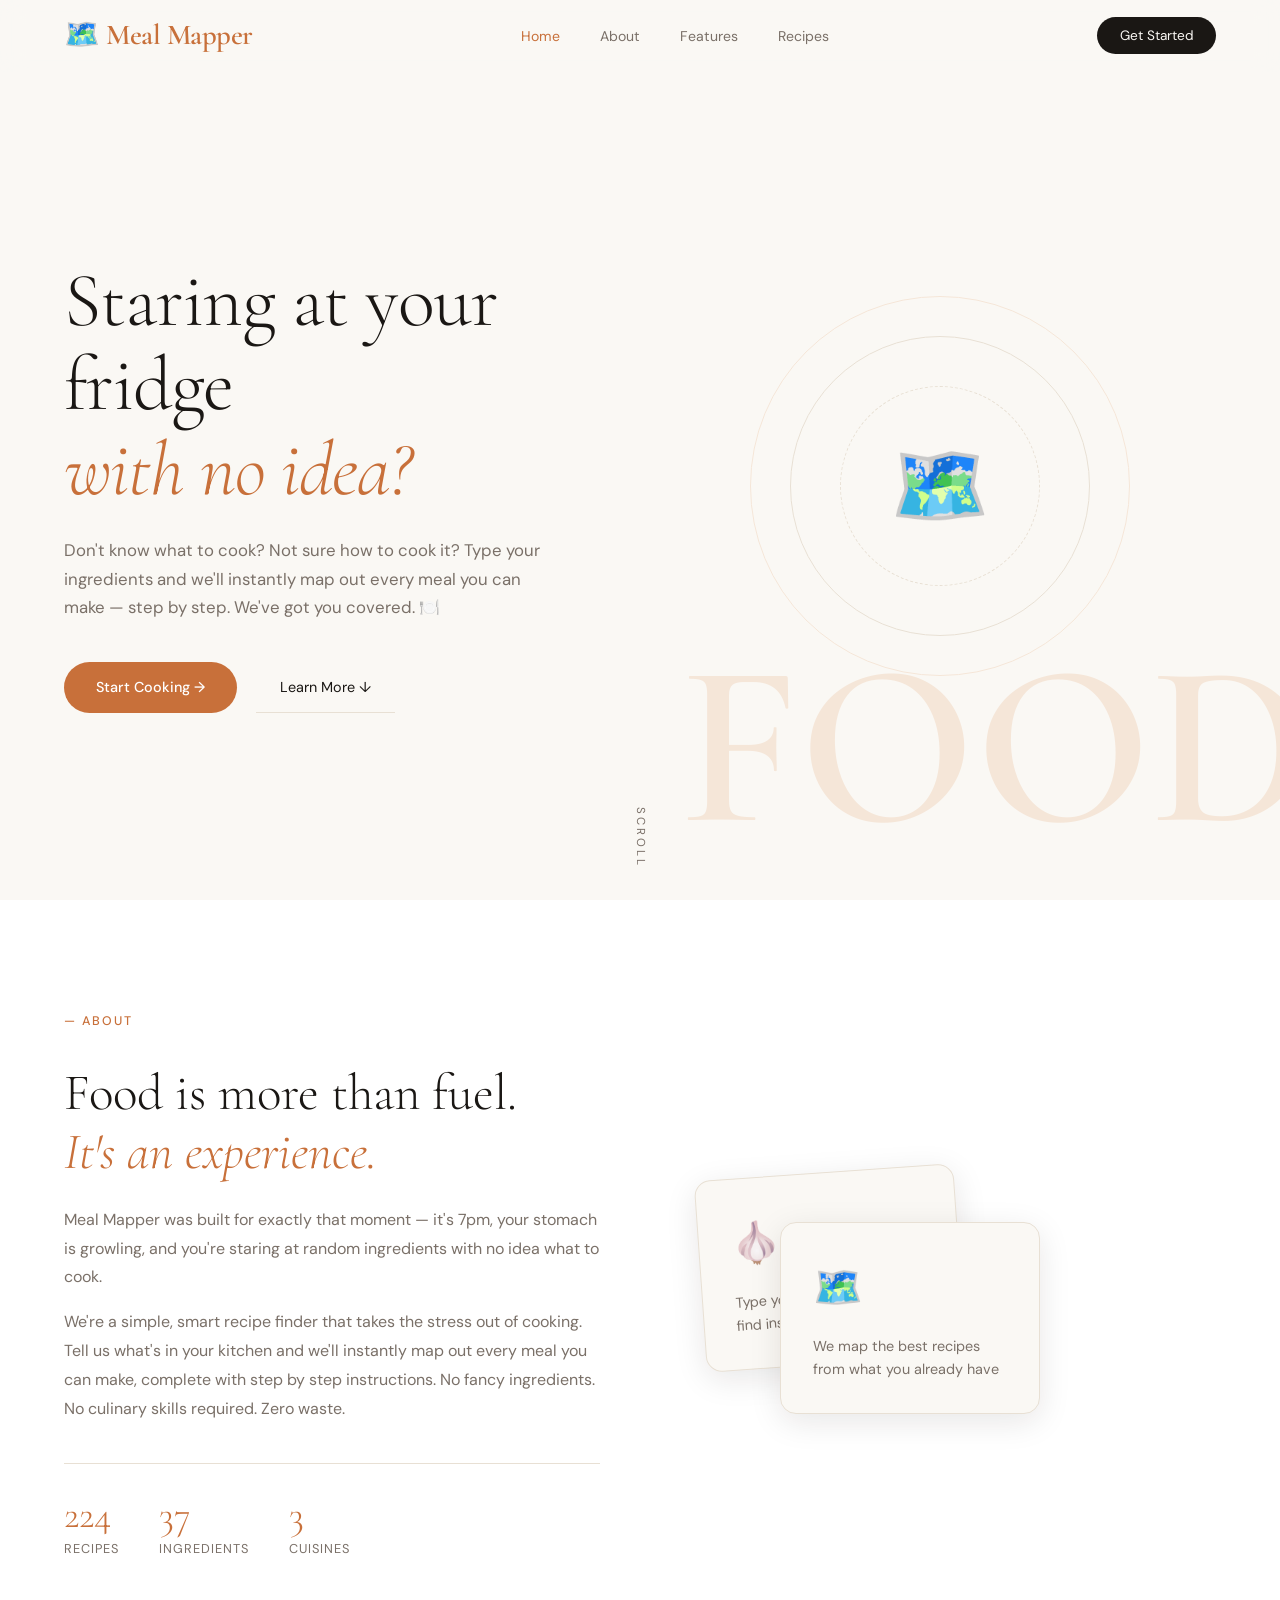
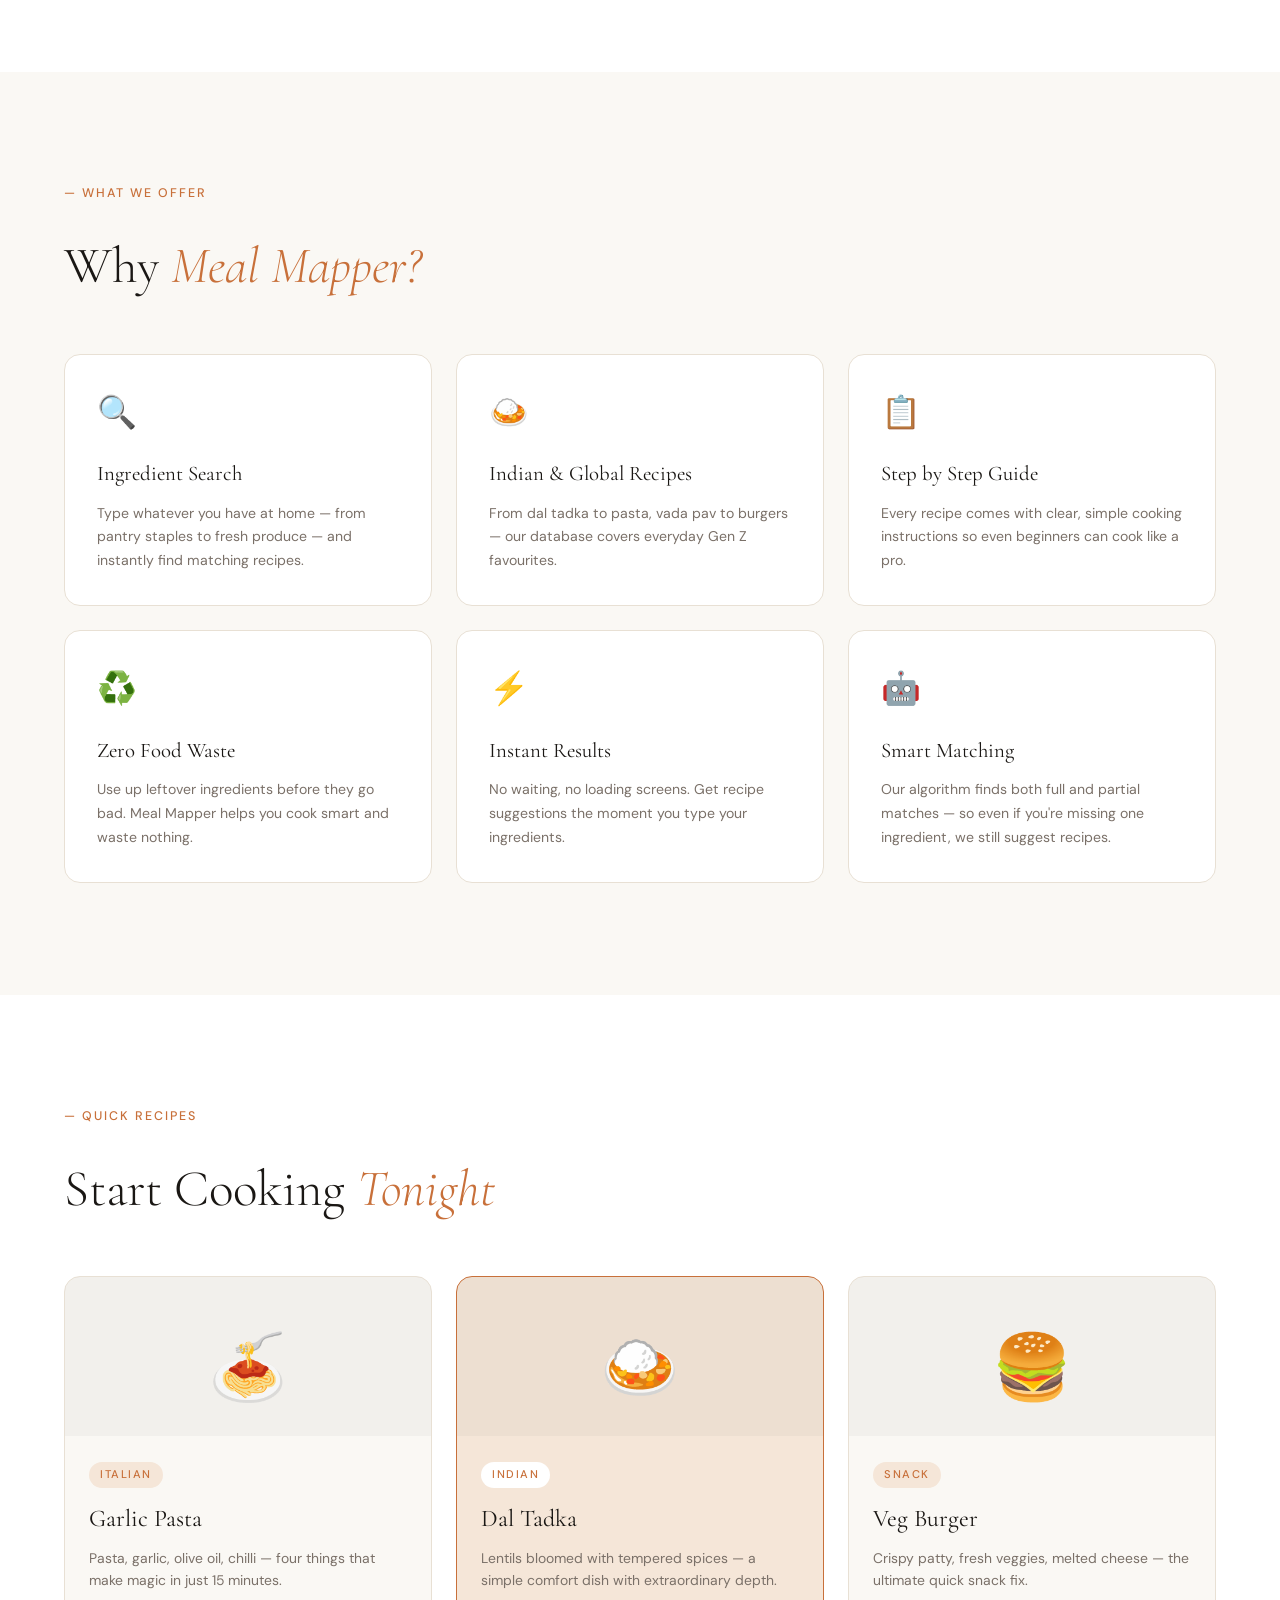
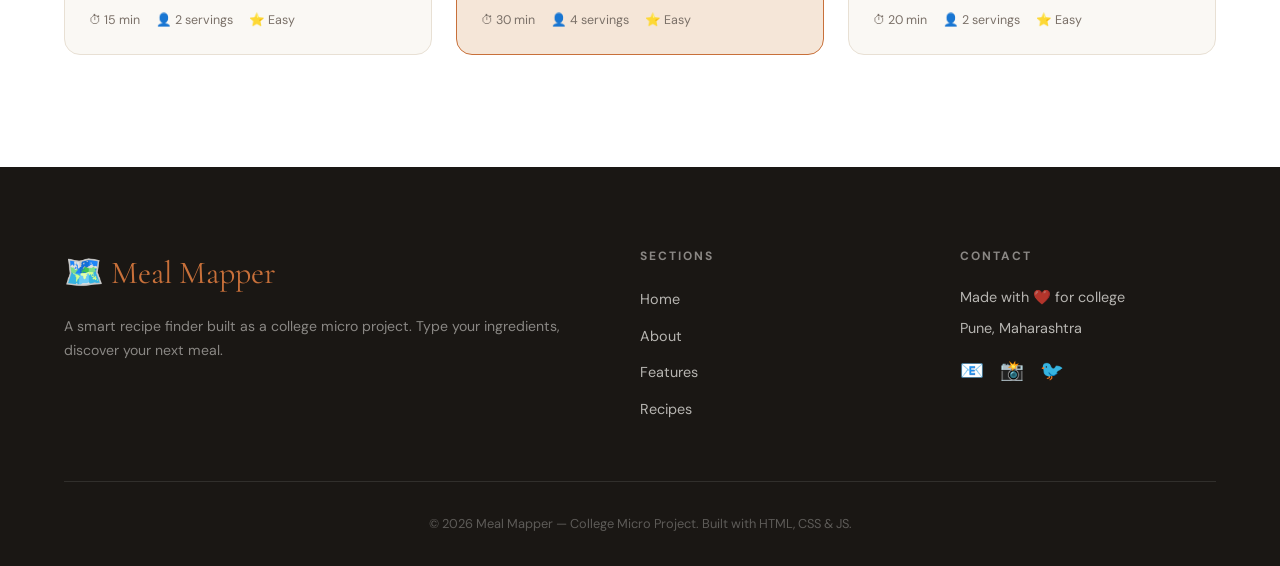
==== commit dbfa5f3a: "Update index1.html" ====
--- a/templates/index.html
+++ b/templates/index.html
@@ -426,8 +426,9 @@
 document.querySelectorAll('.stat-num').forEach(el => statObserver.observe(el));
 
 // GET STARTED button
+// GET STARTED button
 document.querySelector('.nav-cta').addEventListener('click', () => {
-  document.querySelector('#recipes').scrollIntoView({ behavior: 'smooth' });
+  window.location.href = 'meal-mapper-react.html';
 });
 
 console.log('%c🗺️ Meal Mapper Loaded!', 'color: #c8703a; font-size: 1.2rem; font-weight: bold;');
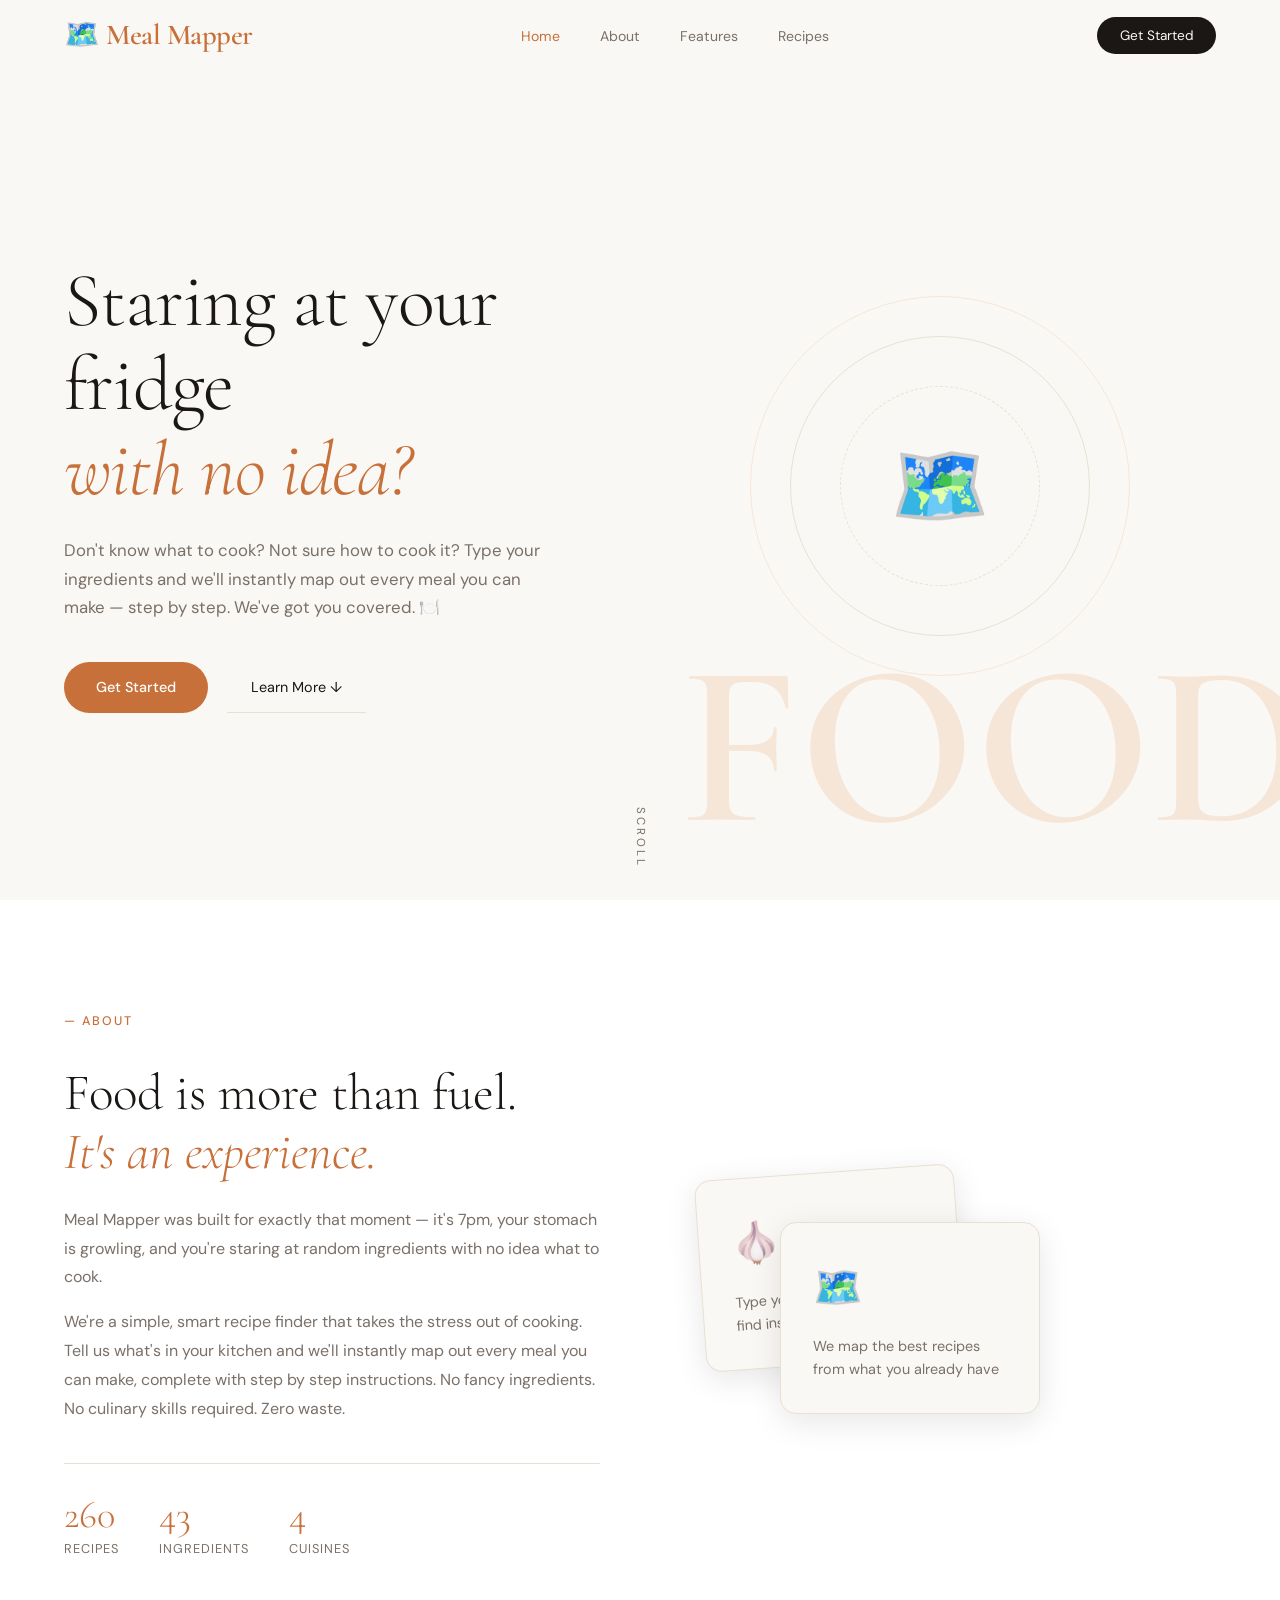
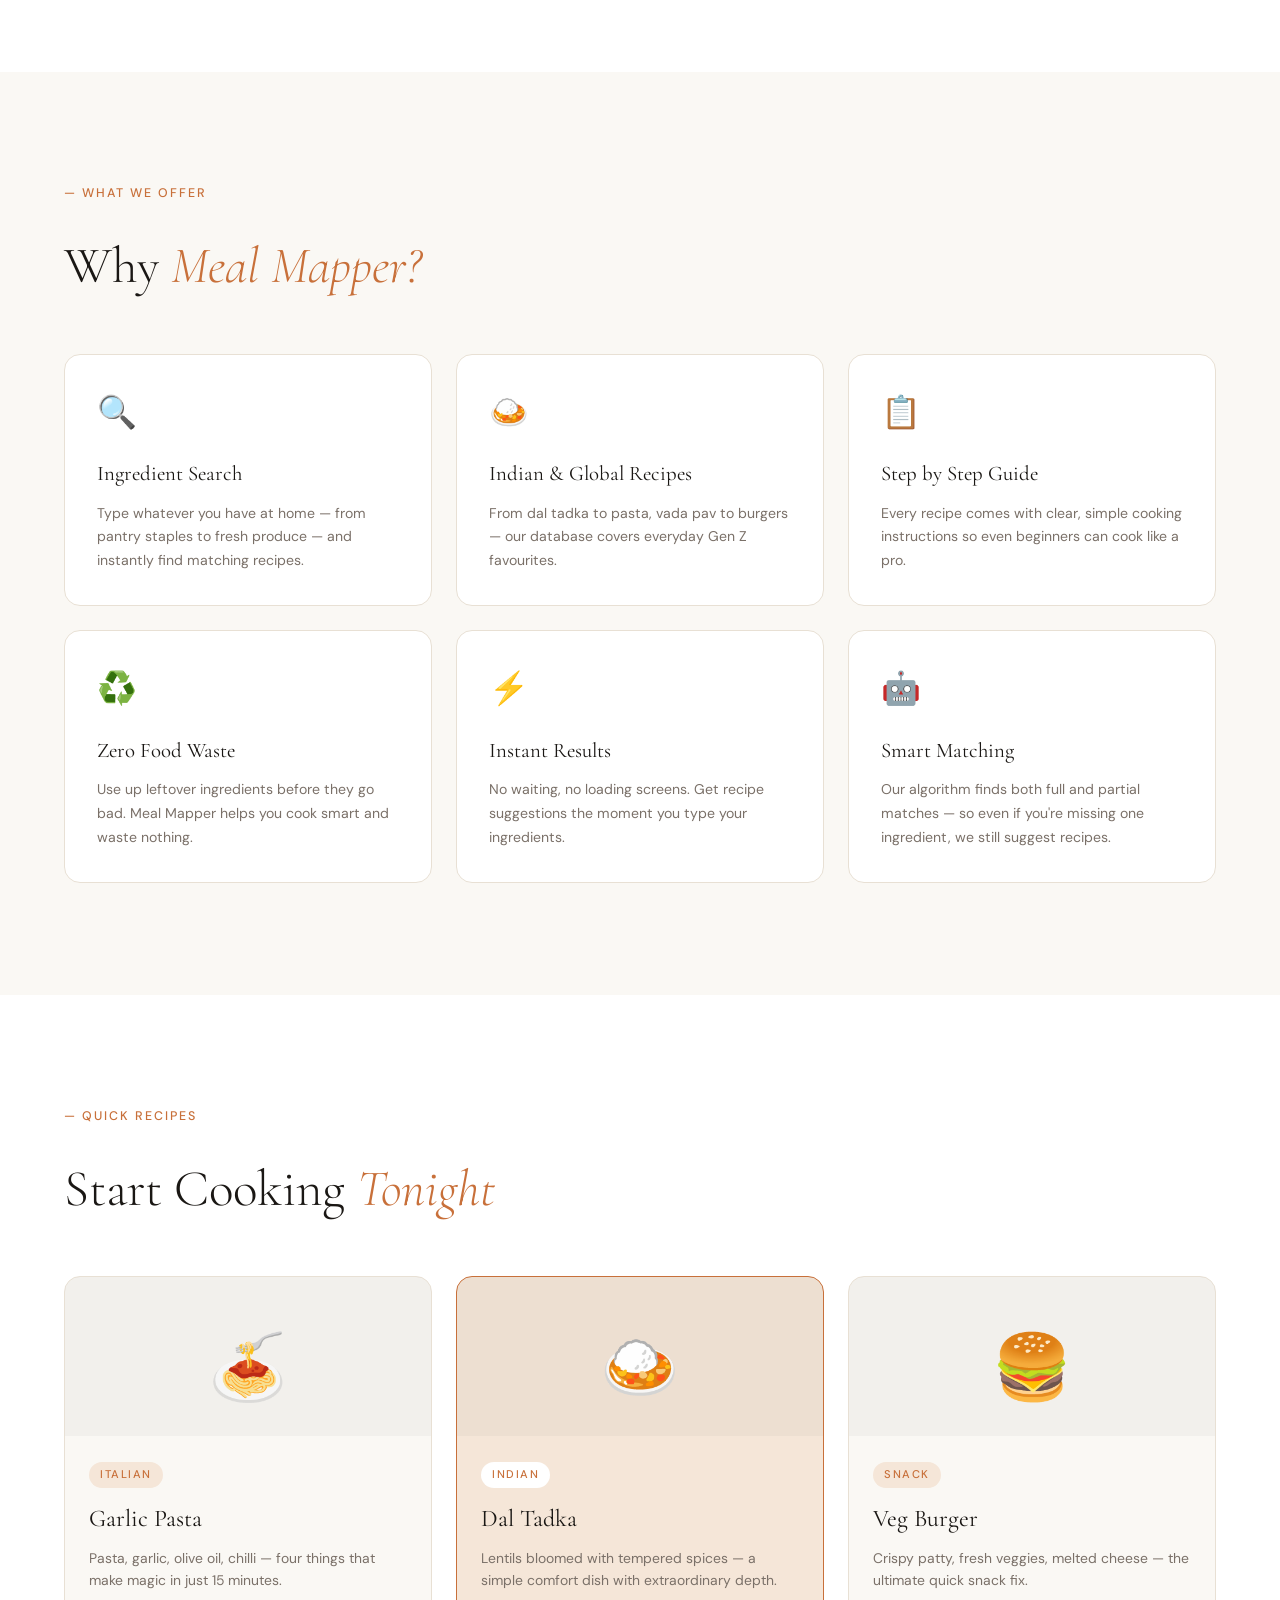
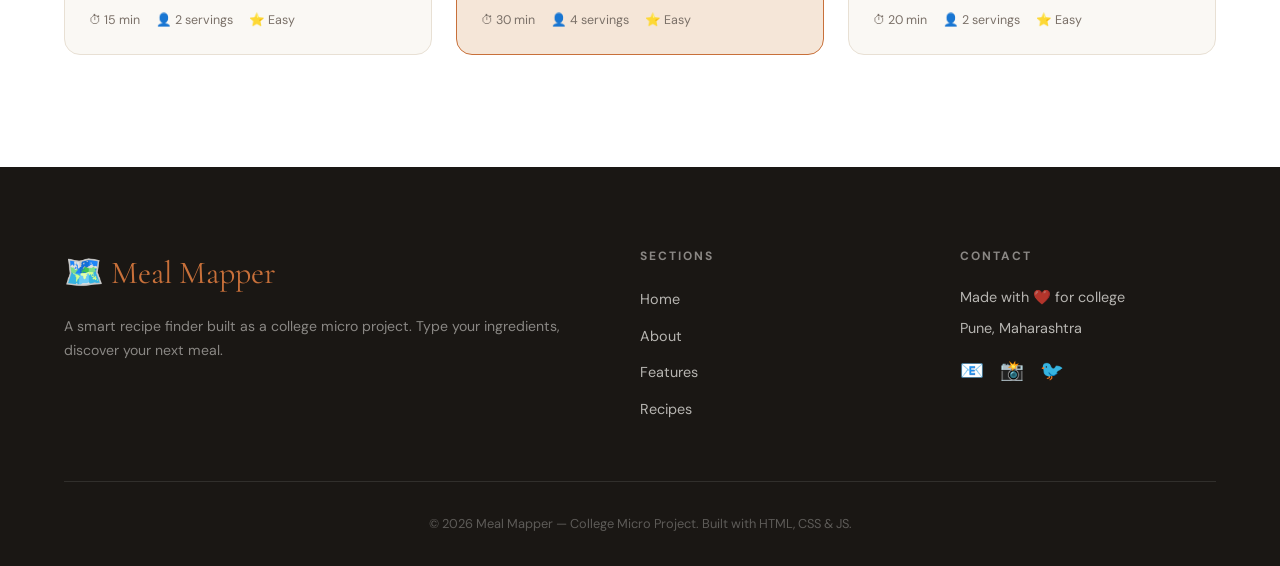
==== commit d6d8be55: "Update index2.html" ====
--- a/templates/index.html
+++ b/templates/index.html
@@ -173,7 +173,7 @@
       <h1 class="hero-title">Staring at your fridge <br/><em>with no idea?</em></h1>
       <p class="hero-sub">Don't know what to cook? Not sure how to cook it? Type your ingredients and we'll instantly map out every meal you can make — step by step. We've got you covered. 🍽️</p>
       <div class="hero-actions">
-        <a href="meal-mapper-react.html" class="btn-primary">Start Cooking →</a>
+       <a href="meal-mapper-react.html" class="btn-primary">Get Started</a>
         <a href="#about" class="btn-ghost">Learn More ↓</a>
       </div>
     </div>
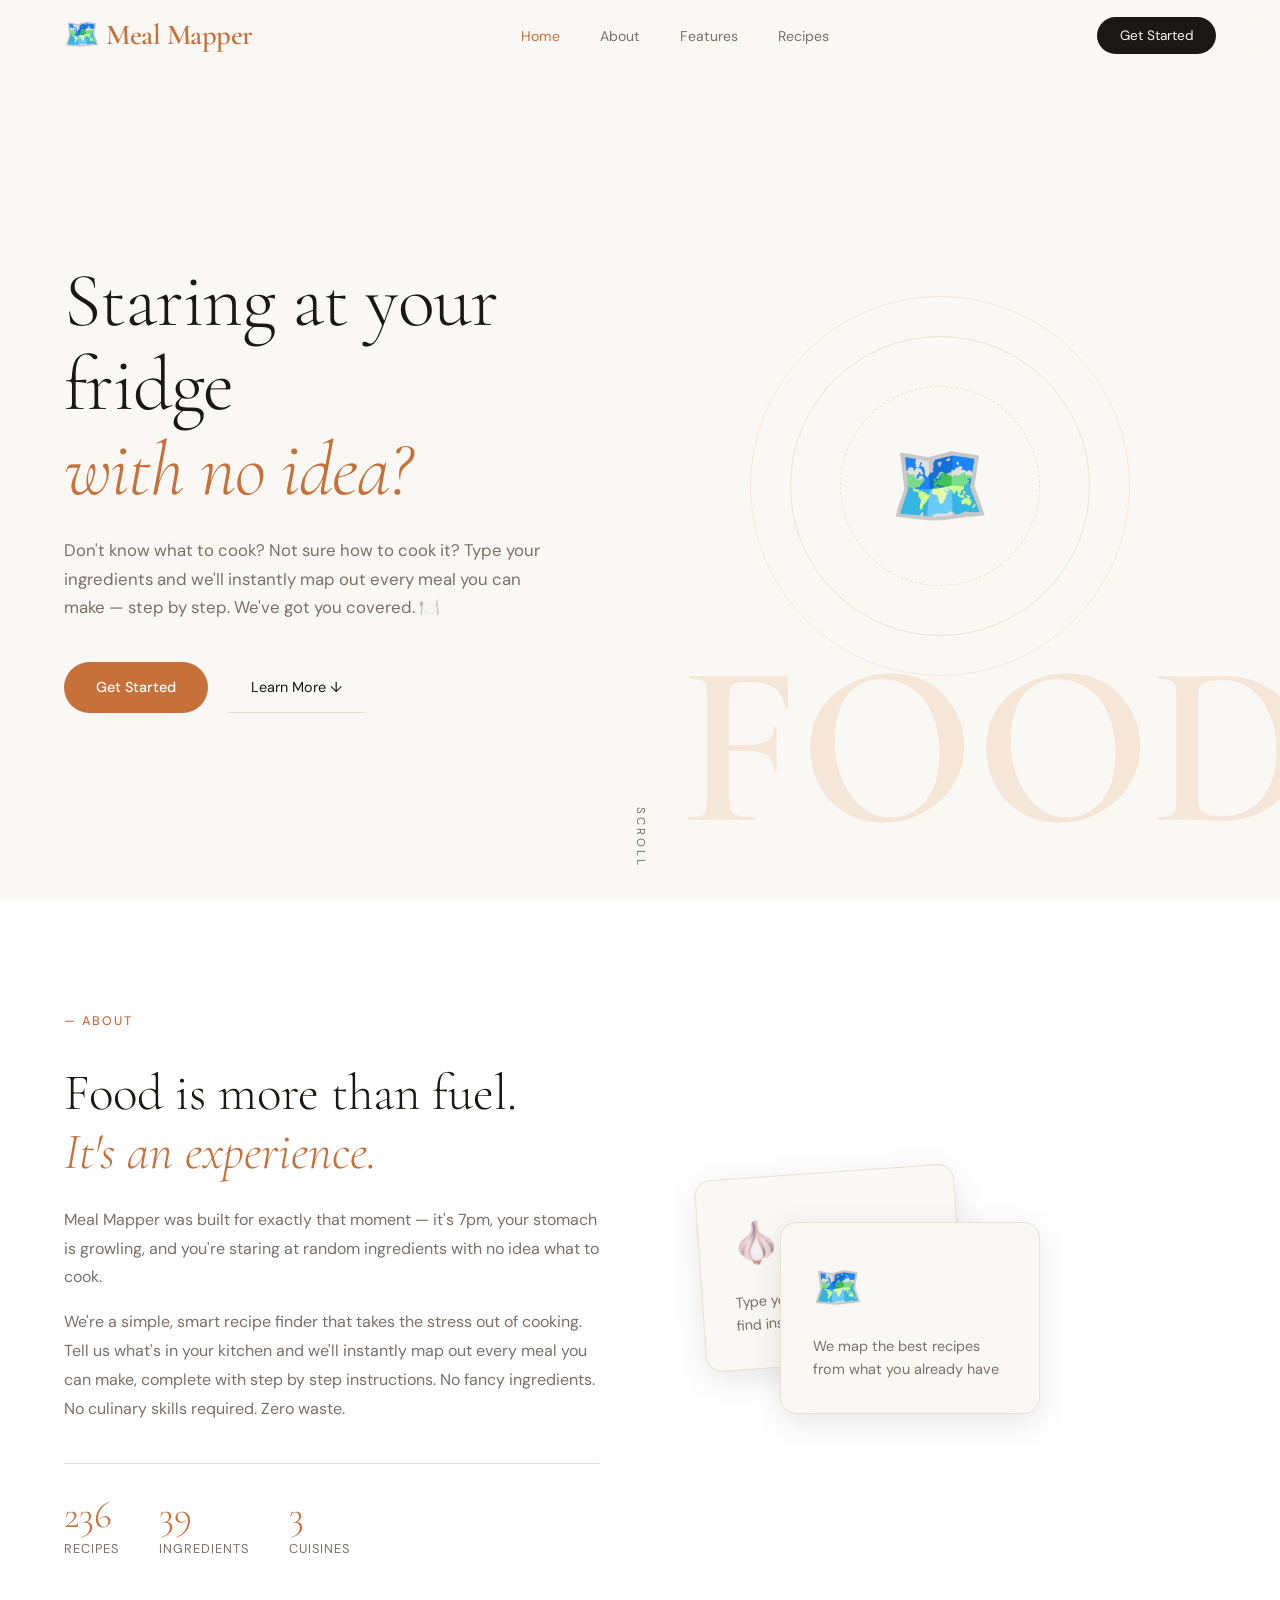
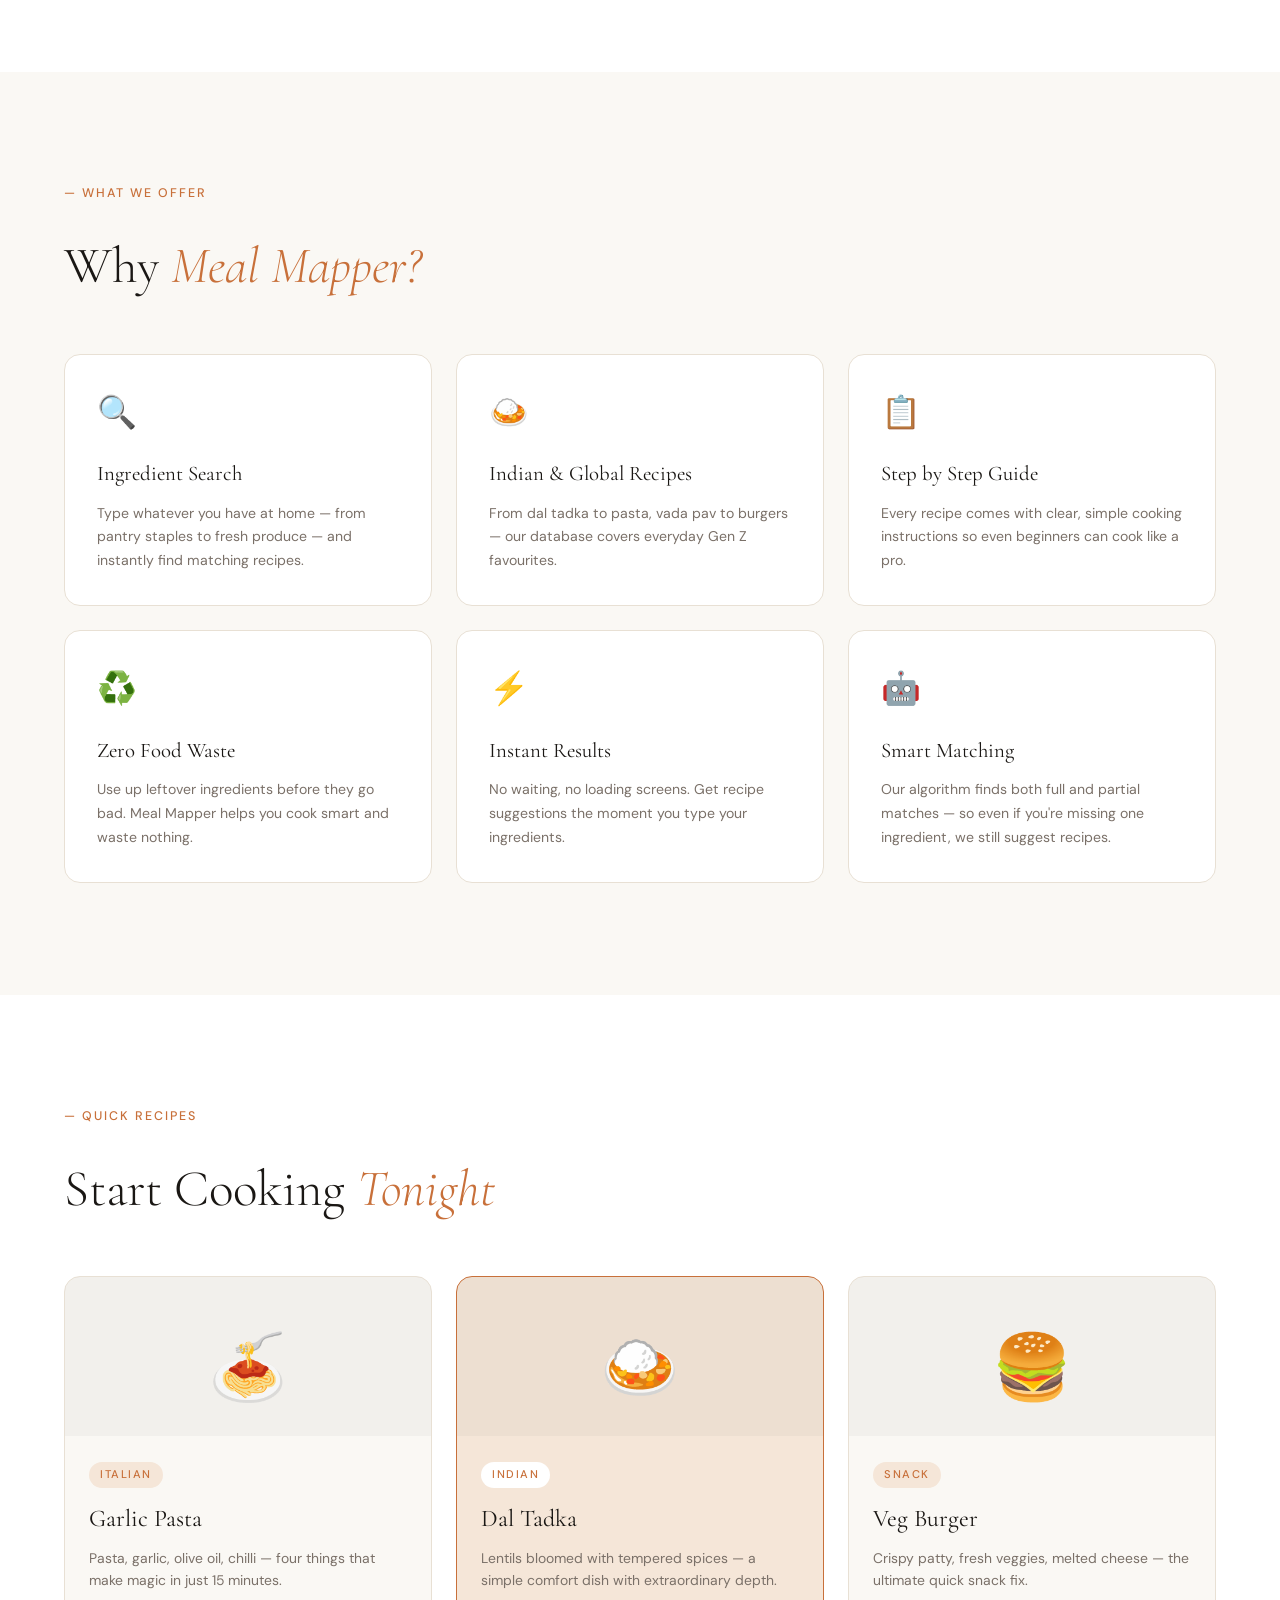
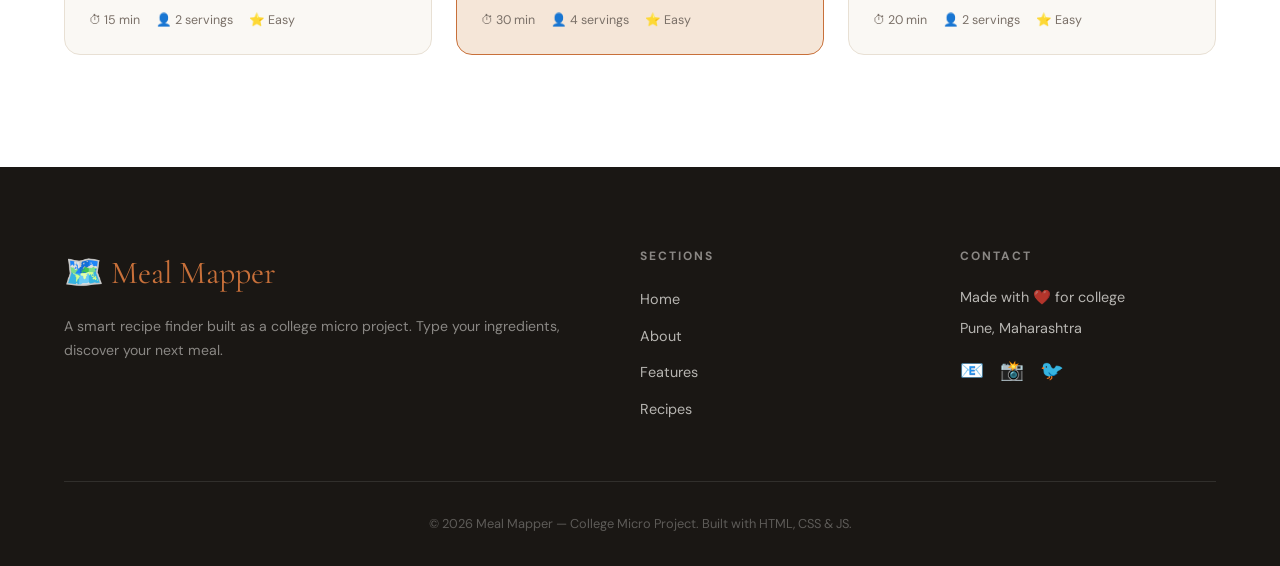
==== commit 6333268c: "Update index3.html" ====
--- a/templates/index.html
+++ b/templates/index.html
@@ -428,7 +428,7 @@
 // GET STARTED button
 // GET STARTED button
 document.querySelector('.nav-cta').addEventListener('click', () => {
-  window.location.href = 'meal-mapper-react.html';
+  window.location.href =templates/meal-mapper-react.html;
 });
 
 console.log('%c🗺️ Meal Mapper Loaded!', 'color: #c8703a; font-size: 1.2rem; font-weight: bold;');
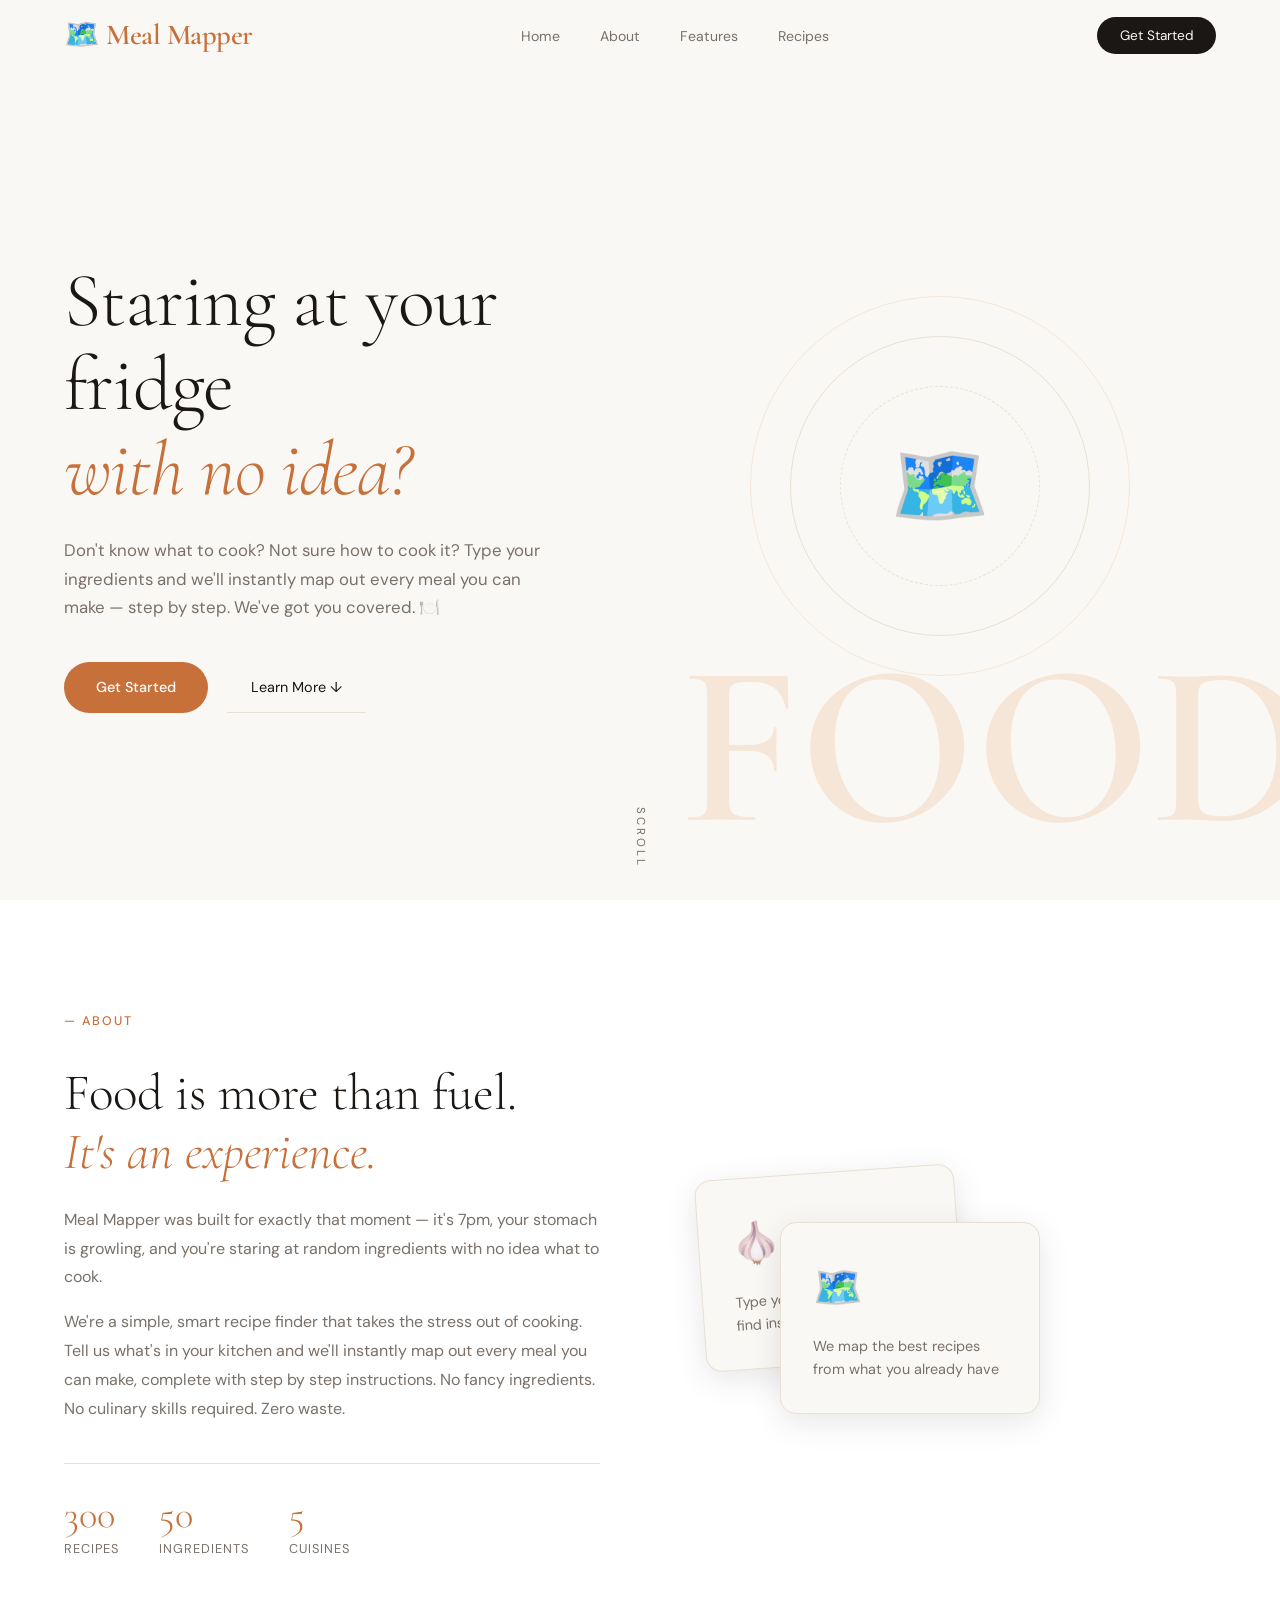
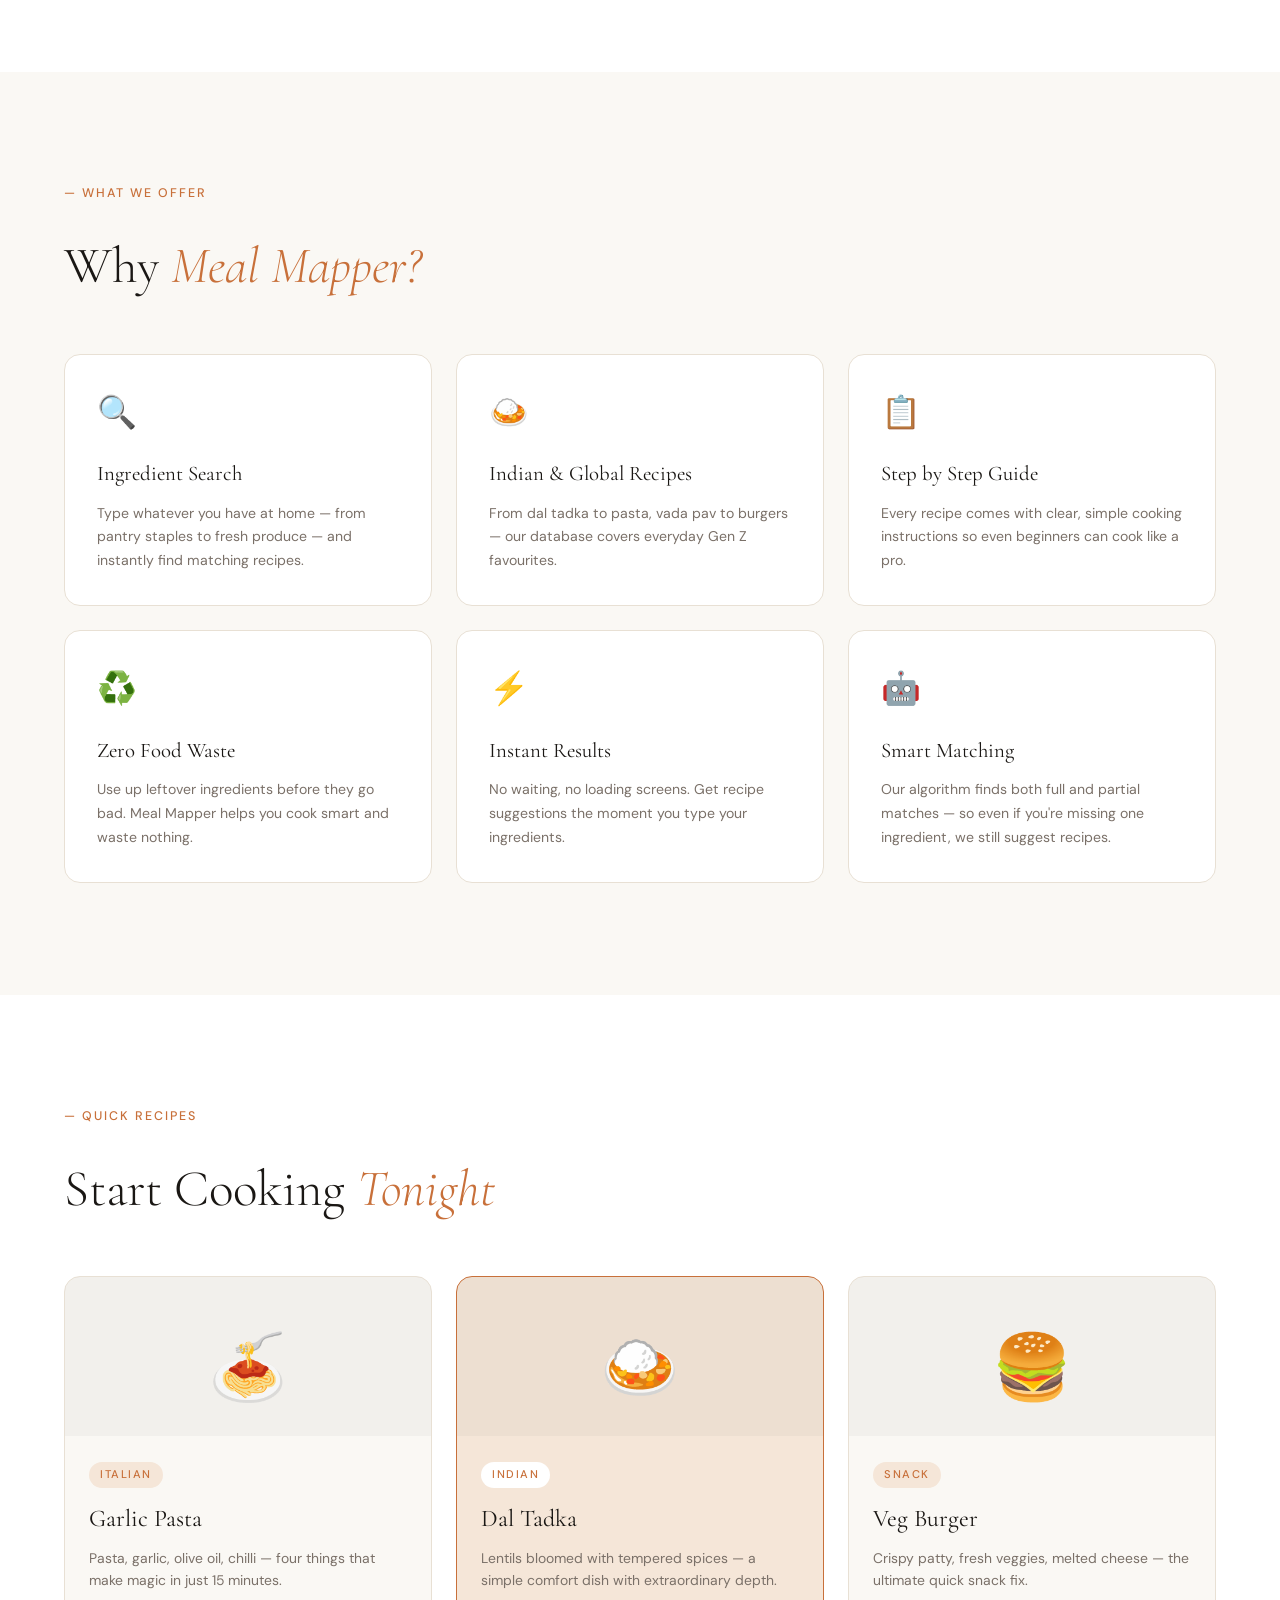
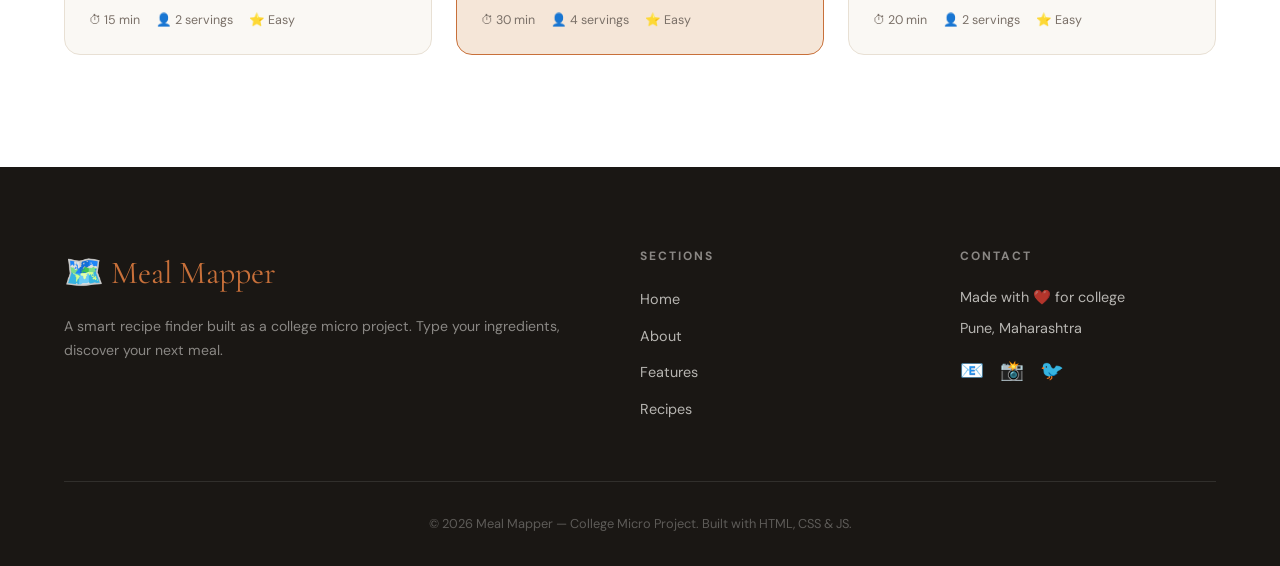
==== commit 2f580a9c: "Update4 index.html" ====
--- a/templates/index.html
+++ b/templates/index.html
@@ -426,9 +426,9 @@
 document.querySelectorAll('.stat-num').forEach(el => statObserver.observe(el));
 
 // GET STARTED button
-// GET STARTED button
 document.querySelector('.nav-cta').addEventListener('click', () => {
-  window.location.href =templates/meal-mapper-react.html;
+  window.location.href = 'meal-mapper-react.html';
+});
 });
 
 console.log('%c🗺️ Meal Mapper Loaded!', 'color: #c8703a; font-size: 1.2rem; font-weight: bold;');
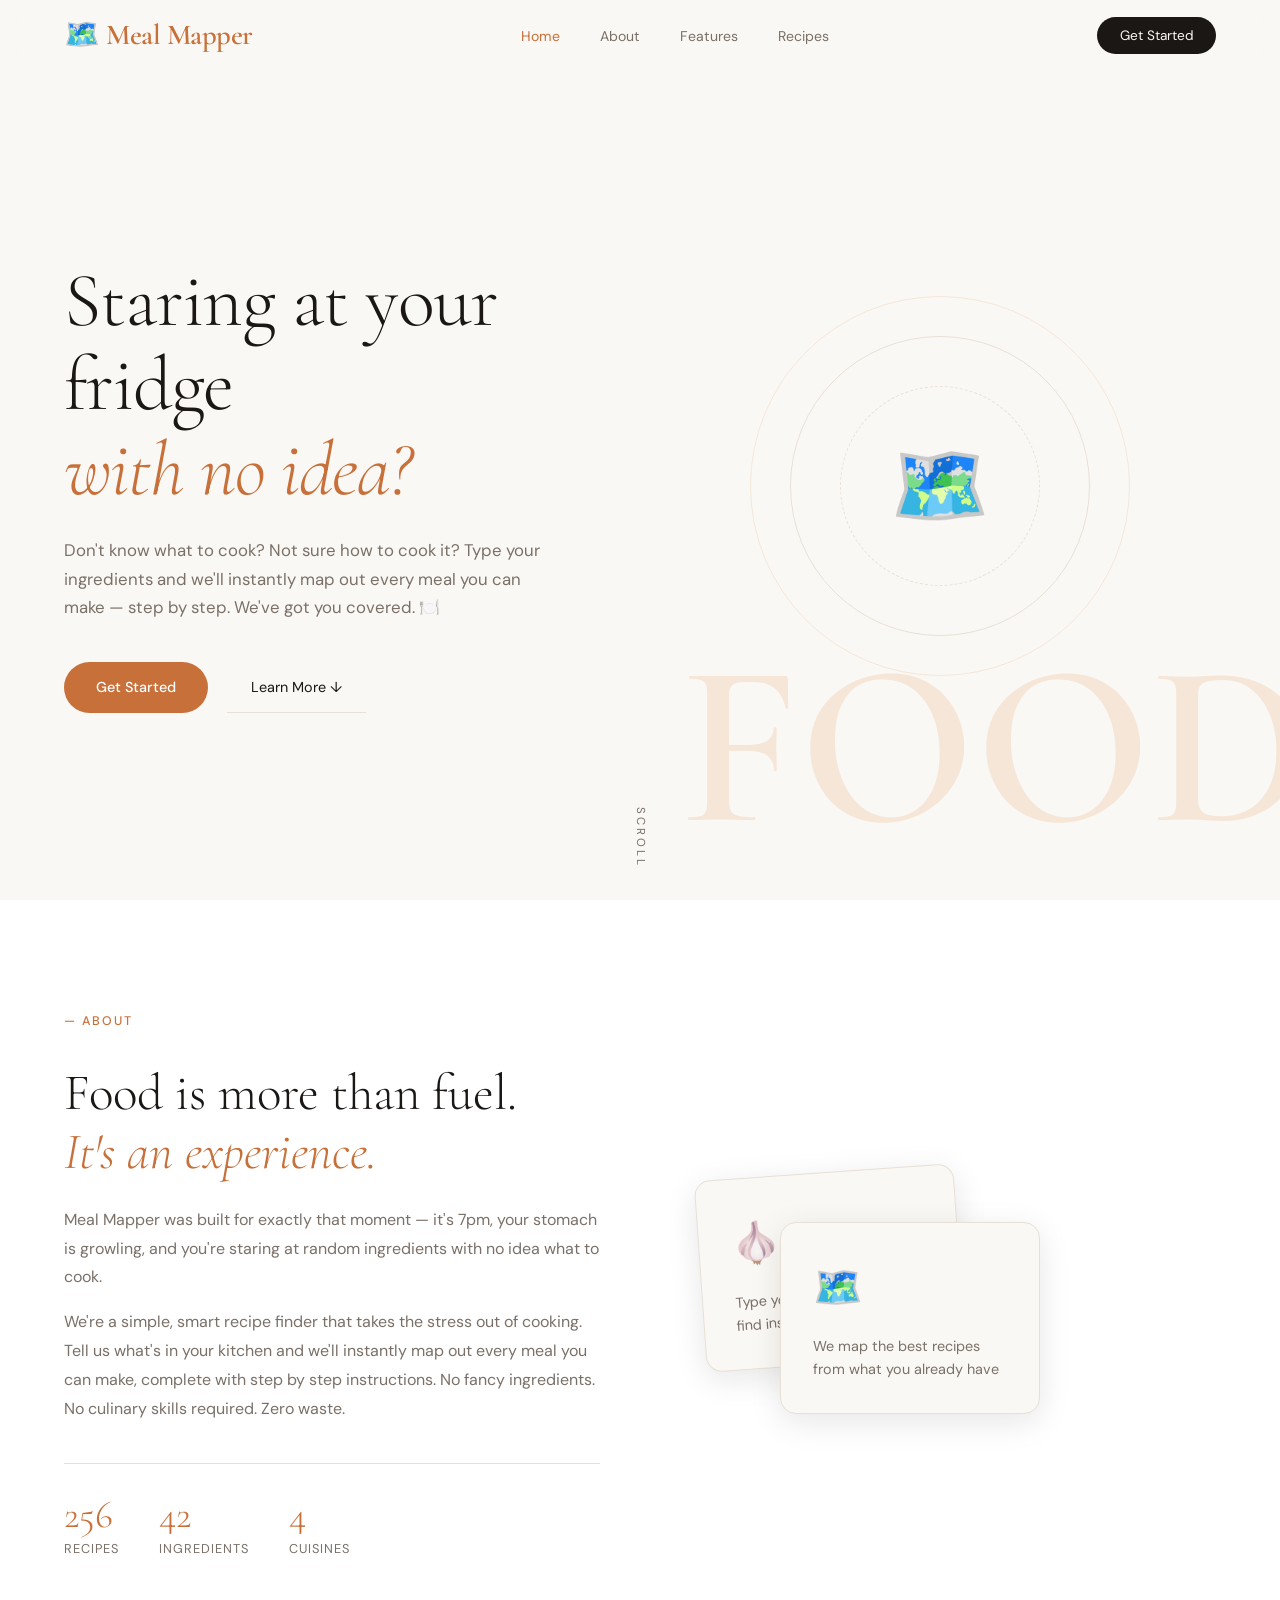
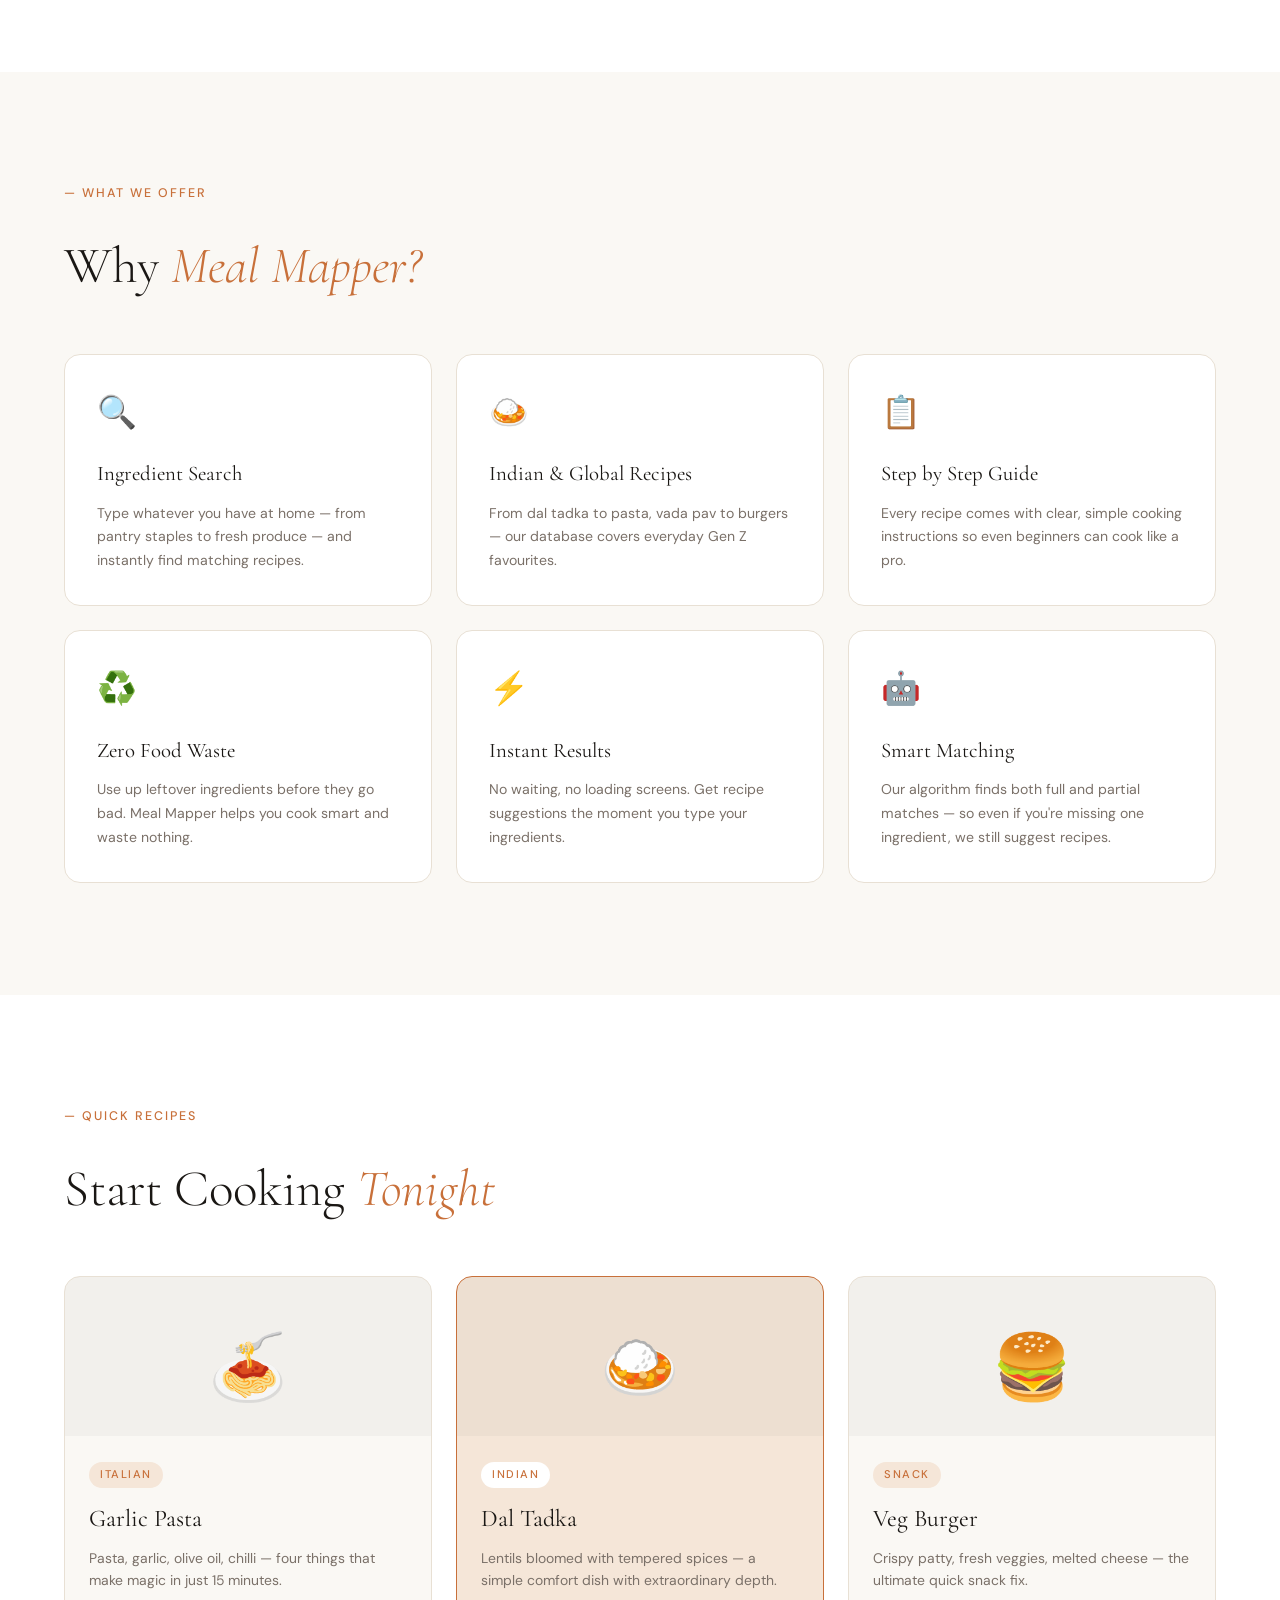
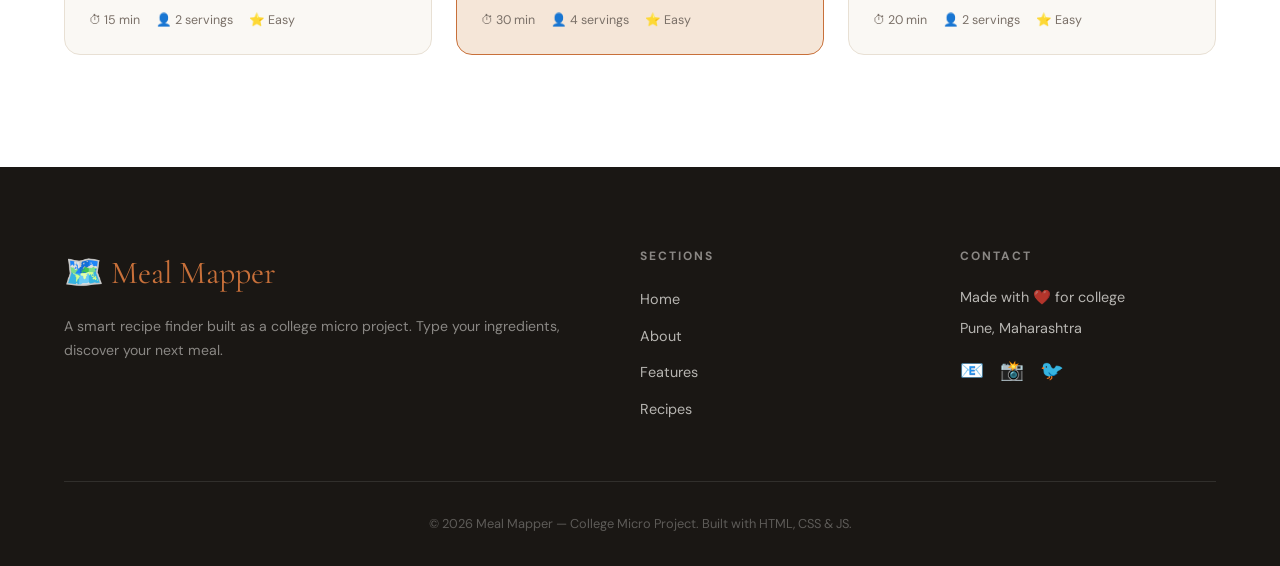
==== commit d18f13bd: "Update9 index.html" ====
--- a/templates/index.html
+++ b/templates/index.html
@@ -147,8 +147,7 @@
   .recipes-grid { grid-template-columns: 1fr; }
   .footer-top { grid-template-columns: 1fr; gap: 2rem; }
 }
-
-</style>
+  </style>
   <link href="https://fonts.googleapis.com/css2?family=Cormorant+Garamond:ital,wght@0,300;0,400;0,600;1,300;1,400&family=DM+Sans:wght@300;400;500&display=swap" rel="stylesheet"/>
 </head>
 <body>
@@ -162,7 +161,8 @@
       <li><a href="#features">Features</a></li>
       <li><a href="#recipes">Recipes</a></li>
     </ul>
-    <button class="nav-cta"  onclick="window.location.href='meal-mapper-react.html'">Get Started</button>
+    <!-- ✅ FIX 1: nav button now goes to /chatbot -->
+    <button class="nav-cta" onclick="window.location.href='/chatbot'">Get Started</button>
     <button class="hamburger" id="hamburger" aria-label="Menu">&#9776;</button>
   </nav>
 
@@ -173,7 +173,8 @@
       <h1 class="hero-title">Staring at your fridge <br/><em>with no idea?</em></h1>
       <p class="hero-sub">Don't know what to cook? Not sure how to cook it? Type your ingredients and we'll instantly map out every meal you can make — step by step. We've got you covered. 🍽️</p>
       <div class="hero-actions">
-       <a href="meal-mapper-react.html" class="btn-primary">Get Started</a>
+        <!-- ✅ FIX 2: hero button now goes to /chatbot -->
+        <a href="/chatbot" class="btn-primary">Get Started</a>
         <a href="#about" class="btn-ghost">Learn More ↓</a>
       </div>
     </div>
@@ -425,10 +426,9 @@
 }, { threshold: 0.5 });
 document.querySelectorAll('.stat-num').forEach(el => statObserver.observe(el));
 
-// GET STARTED button
+// ✅ FIX 3: GET STARTED button JS now goes to /chatbot
 document.querySelector('.nav-cta').addEventListener('click', () => {
-  window.location.href = 'meal-mapper-react.html';
-});
+  window.location.href = '/chatbot';
 });
 
 console.log('%c🗺️ Meal Mapper Loaded!', 'color: #c8703a; font-size: 1.2rem; font-weight: bold;');
